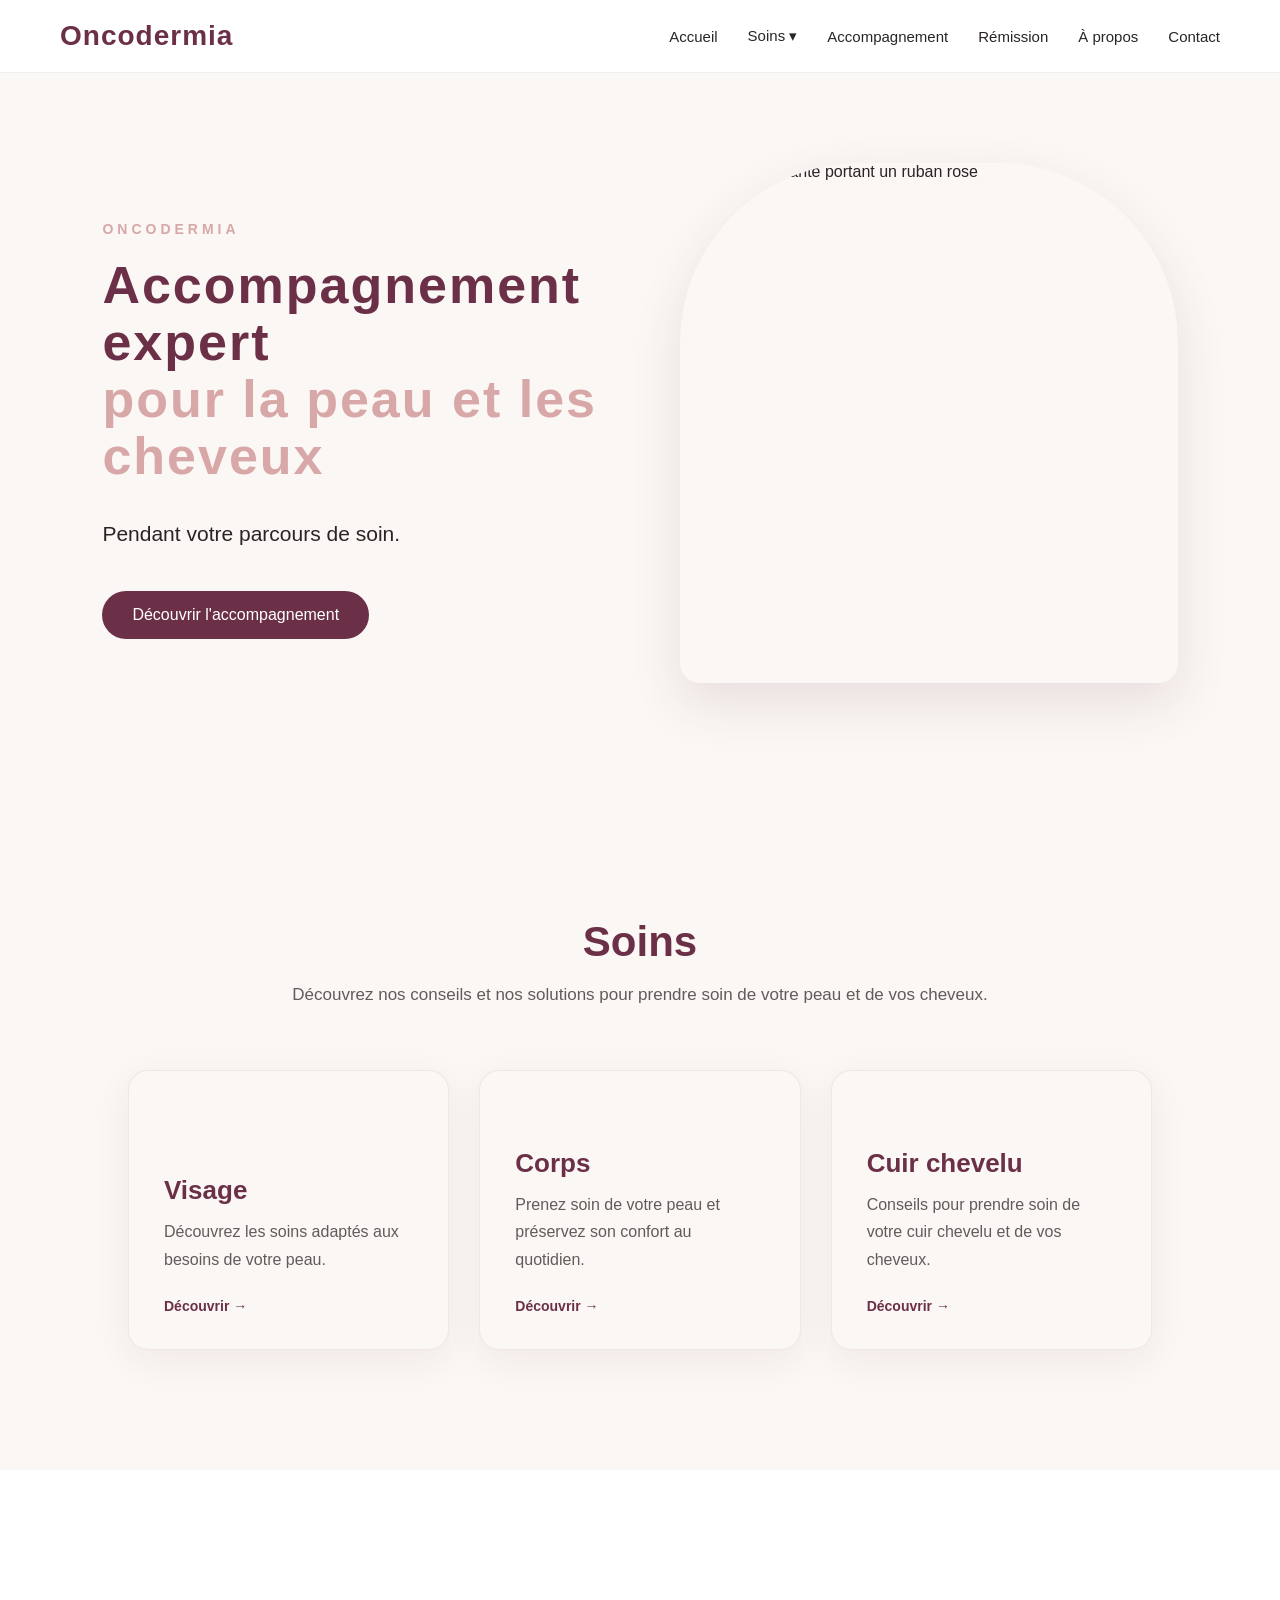
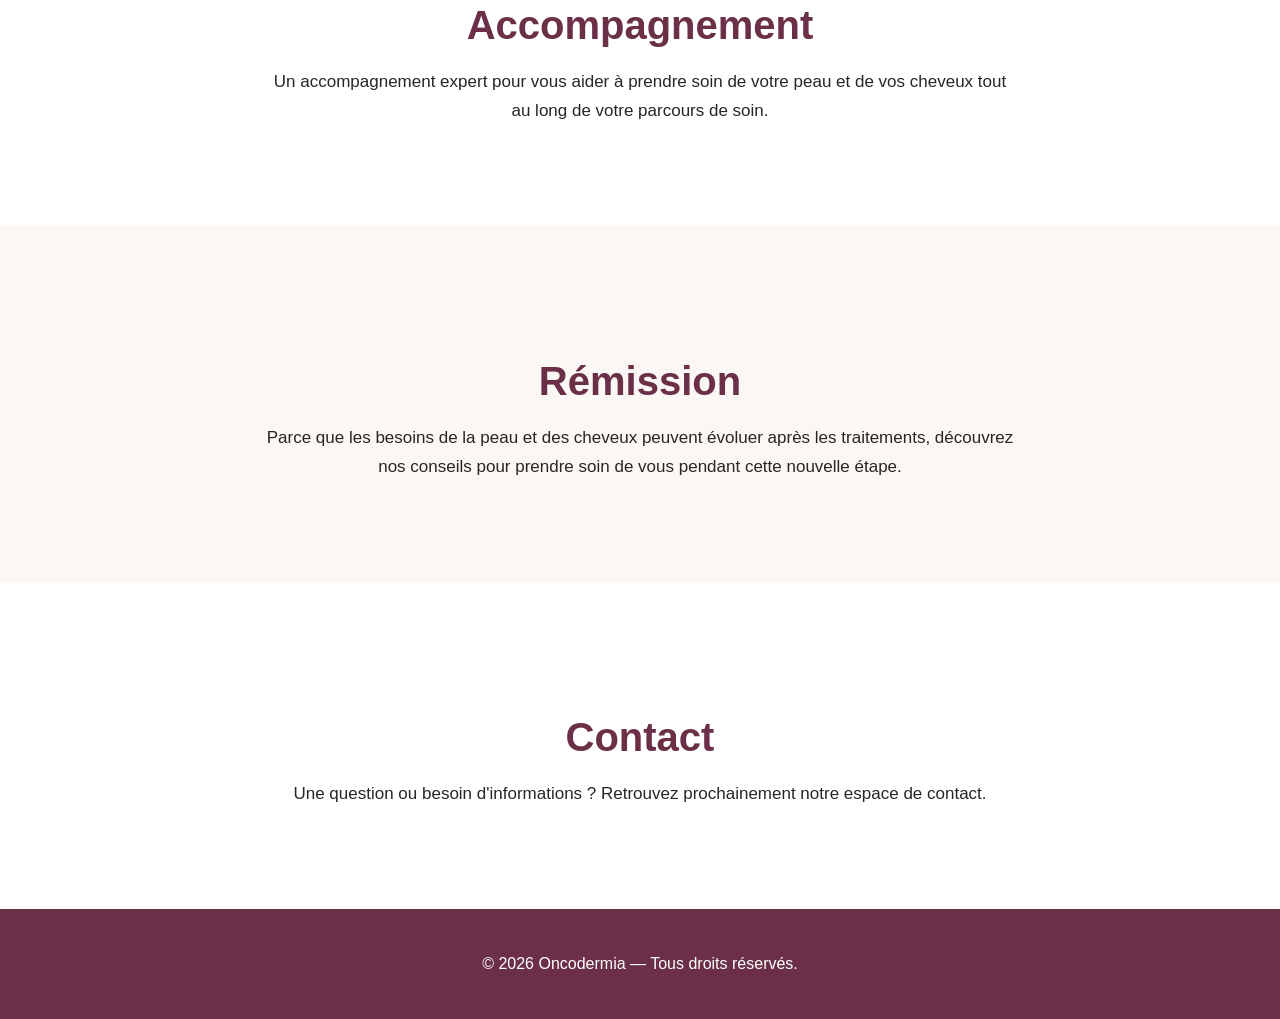
==== index.html @ cf2b16d9 "Add files via upload" ====
<!DOCTYPE html>
<html lang="fr">

<head>
    <meta charset="UTF-8">
    <meta name="viewport" content="width=device-width, initial-scale=1.0">

    <title>Oncodermia | Accompagnement expert de la peau et des cheveux</title>

    <link rel="stylesheet" href="style.css">
</head>

<body>

    <!-- EN-TÊTE -->
<header>

    <div class="logo">
        <a href="index.html">
    Oncodermia
</a>
    </div>

    <!-- BOUTON MENU MOBILE -->
    <button
        class="menu-mobile"
        id="menu-mobile"
        aria-label="Ouvrir le menu"
        aria-expanded="false"
        aria-controls="navigation-principale"
    >
        <span></span>
        <span></span>
        <span></span>
    </button>

   <nav id="navigation-principale">

    <a href="index.html">
        Accueil
    </a>

    <div class="menu-deroulant">

        <a href="#soins">
            Soins ▾
        </a>

        <div class="sous-menu">

            <a href="visage.html">
                Visage
            </a>

            <a href="corps.html">
                Corps
            </a>

            <a href="cuir-chevelu.html">
                Cuir chevelu
            </a>

        </div>

    </div>

    <a href="accompagnement.html">
        Accompagnement
    </a>

    <a href="remission.html">
        Rémission
    </a>

    <a href="a-propos.html">
        À propos
    </a>

    <a href="contact.html">
        Contact
    </a>

</nav>

</header>

    <!-- CONTENU -->

    <main>

        <!-- ACCUEIL -->

        <section id="accueil" class="hero">

            <div class="hero-content">

                <p class="hero-sur-titre">
                    ONCODERMIA
                </p>

                <h1>
                    Accompagnement expert
                    <span>pour la peau et les cheveux</span>
                </h1>

                <p class="accroche">
                    Pendant votre parcours de soin.
                </p>

                <a href="accompagnement.html" class="bouton">
    Découvrir l'accompagnement
</a>

            </div>


            <div class="hero-image">

                <img 
                    src="Images/femme-oncodermia.webp"
                    alt="Femme souriante portant un ruban rose"
                >

            </div>

        </section>


       <!-- SOINS -->

<section id="soins" class="section">

    <h2>Soins</h2>

    <p>
        Découvrez nos conseils et nos solutions pour prendre
        soin de votre peau et de vos cheveux.
    </p>

    <div class="cartes">

        <!-- VISAGE -->

        <a href="visage.html" class="carte">

            <h3>Visage</h3>

            <p>
                Découvrez les soins adaptés aux besoins
                de votre peau.
            </p>

            <span class="lien-carte">
                Découvrir →
            </span>

        </a>


        <!-- CORPS -->

        <a href="corps.html" class="carte">

            <h3>Corps</h3>

            <p>
                Prenez soin de votre peau et préservez
                son confort au quotidien.
            </p>

            <span class="lien-carte">
                Découvrir →
            </span>

        </a>


        <!-- CUIR CHEVELU -->

        <a href="cuir-chevelu.html" class="carte">

            <h3>Cuir chevelu</h3>

            <p>
                Conseils pour prendre soin de votre cuir chevelu
                et de vos cheveux.
            </p>

            <span class="lien-carte">
                Découvrir →
            </span>

        </a>

    </div>

</section>

        <!-- ACCOMPAGNEMENT -->

        <section id="accompagnement" class="section section-speciale">

            <h2>Accompagnement</h2>

            <p>
                Un accompagnement expert pour vous aider à prendre soin
                de votre peau et de vos cheveux tout au long de votre
                parcours de soin.
            </p>

        </section>


        <!-- RÉMISSION -->

        <section id="remission" class="section">

            <h2>Rémission</h2>

            <p>
                Parce que les besoins de la peau et des cheveux peuvent
                évoluer après les traitements, découvrez nos conseils
                pour prendre soin de vous pendant cette nouvelle étape.
            </p>

        </section>


        <!-- CONTACT -->

        <section id="contact" class="section">

            <h2>Contact</h2>

            <p>
                Une question ou besoin d'informations ?
                Retrouvez prochainement notre espace de contact.
            </p>

        </section>

    </main>


    <!-- PIED DE PAGE -->

    <footer>

        <p>
            © 2026 Oncodermia — Tous droits réservés.
        </p>

 </footer>

<script src="script.js"></script>

</body>

</html>
---- style.css ----
/* =========================
   MENU
========================= */

nav {
    display: flex;
    align-items: center;
    gap: 30px;
}

nav a {
    text-decoration: none;
    color: #333;
}


/* Conteneur du menu Soins */

.menu-deroulant {
    position: relative;
}


/* Sous-menu */

.sous-menu {
    display: none;
    position: absolute;
    top: 100%;
    left: 0;

    background-color: white;

    min-width: 180px;

    padding: 10px 0;

    box-shadow: 0 5px 15px rgba(0, 0, 0, 0.1);

    z-index: 1000;
}


/* Liens du sous-menu */

.sous-menu a {
    display: block;

    padding: 10px 20px;

    white-space: nowrap;
}


/* Afficher le sous-menu au survol */

.menu-deroulant:hover .sous-menu {
    display: block;
}


/* Effet au survol des liens */

.sous-menu a:hover {
    background-color: #f5f5f5;
}
/* =========================
   IDENTITÉ VISUELLE ONCODERMIA
========================= */

:root {
    --rose-nude: #D8A7A7;
    --prune: #6B3048;
    --creme: #FAF7F4;
    --blanc: #FFFFFF;
    --texte: #292525;
}


/* =========================
   STYLE GÉNÉRAL
========================= */

* {
    box-sizing: border-box;
}

html {
    scroll-behavior: smooth;
}

body {
    margin: 0;

    background-color: var(--creme);

    color: var(--texte);

    font-family: Arial, sans-serif;
}


/* =========================
   EN-TÊTE
========================= */

header {
    display: flex;

    justify-content: space-between;
    align-items: center;

    padding: 20px 60px;

    background-color: var(--blanc);

    border-bottom: 1px solid #eee;

    position: sticky;
    top: 0;

    z-index: 1000;
}


/* =========================
   LOGO
========================= */

.logo {
    font-size: 28px;

    font-weight: bold;

    color: var(--prune);

    letter-spacing: 1px;
}


/* =========================
   MENU
========================= */

nav a {
    color: var(--texte);

    font-size: 15px;

    transition: color 0.3s ease;
}

nav a:hover {
    color: var(--prune);
}


/* =========================
   MENU DÉROULANT
========================= */

.sous-menu {
    border-radius: 8px;
}


/* =========================
   ACCUEIL
========================= */

.hero {
    min-height: 650px;

    display: flex;

    align-items: center;
    justify-content: center;

    text-align: center;

    padding: 80px 20px;

    background-color: var(--creme);
}


.hero-content {
    max-width: 800px;
}


.hero h1 {
    font-size: 64px;

    margin: 0 0 25px;

    color: var(--prune);

    letter-spacing: 2px;
}


.accroche {
    font-size: 24px;

    line-height: 1.6;

    margin-bottom: 40px;
}


/* =========================
   BOUTON
========================= */

.bouton {
    display: inline-block;

    padding: 15px 30px;

    background-color: var(--prune);

    color: var(--blanc);

    text-decoration: none;

    border-radius: 30px;

    transition: all 0.3s ease;
}


.bouton:hover {
    background-color: var(--rose-nude);

    transform: translateY(-2px);
}


/* =========================
   SECTIONS
========================= */

.section {
    padding: 100px 10%;

    text-align: center;

    background-color: var(--blanc);
}


.section:nth-child(even) {
    background-color: var(--creme);
}


.section h2 {
    font-size: 40px;

    color: var(--prune);

    margin-bottom: 20px;
}


.section p {
    max-width: 750px;

    margin: 0 auto;

    line-height: 1.7;

    font-size: 17px;
}


/* =========================
   CARTES
========================= */

.cartes {
    display: flex;

    justify-content: center;

    gap: 30px;

    margin-top: 50px;

    flex-wrap: wrap;
}


.carte {
    width: 280px;

    padding: 35px;

    background-color: var(--blanc);

    border-radius: 15px;

    box-shadow: 0 8px 30px rgba(0, 0, 0, 0.06);

    transition: transform 0.3s ease;
}


.carte:hover {
    transform: translateY(-5px);
}


.carte h3 {
    color: var(--prune);

    font-size: 22px;
}


/* =========================
   PIED DE PAGE
========================= */

footer {
    padding: 30px;

    text-align: center;

    background-color: var(--prune);

    color: var(--blanc);
}
/* =========================
   HERO ONCODERMIA
========================= */

.hero {
    min-height: 700px;

    display: flex;

    align-items: center;

    justify-content: flex-start;

    text-align: left;

    padding: 100px 10%;

    background-color: var(--creme);
}


.hero-content {
    max-width: 700px;
}


.hero-sur-titre {
    color: var(--rose-nude);

    font-size: 14px;

    font-weight: bold;

    letter-spacing: 4px;

    margin-bottom: 20px;
}


.hero h1 {
    font-size: 52px;

    line-height: 1.1;

    color: var(--prune);

    margin: 0 0 30px;
}


.hero h1 span {
    display: block;

    color: var(--rose-nude);
}


.hero .accroche {
    max-width: 600px;

    font-size: 21px;

    line-height: 1.7;

    margin: 0 0 40px;
}
/* =========================
   HERO AVEC IMAGE
========================= */

.hero {
    min-height: 700px;

    display: flex;

    align-items: center;

    justify-content: space-between;

    gap: 80px;

    padding: 90px 8%;

    background-color: var(--creme);

    overflow: hidden;
}


.hero-content {
    flex: 1;

    max-width: 600px;
}


.hero-image {
    flex: 1;

    max-width: 600px;

    position: relative;
}


.hero-image img {
    width: 100%;

    height: 520px;

    object-fit: cover;

    border-radius: 180px 180px 20px 20px;

    display: block;

    box-shadow: 0 20px 50px rgba(107, 48, 72, 0.12);
}
/* =========================
   UNIVERS DE SOINS
========================= */

#soins {
    padding-top: 110px;
    padding-bottom: 120px;
}

#soins h2 {
    font-size: 42px;
    margin-bottom: 15px;
}

#soins > p {
    color: #625b5b;
    margin-bottom: 60px;
}


/* CARTES */

#soins .cartes {
    display: grid;
    grid-template-columns: repeat(3, 1fr);

    max-width: 1100px;

    margin: 0 auto;

    gap: 30px;
}


#soins .carte {
    width: 100%;
    min-height: 280px;

    display: flex;
    flex-direction: column;

    justify-content: flex-end;
    align-items: flex-start;

    text-align: left;

    padding: 35px;

    border-radius: 20px;

    background-color: var(--creme);

    border: 1px solid rgba(107, 48, 72, 0.08);

    box-shadow: 0 10px 35px rgba(107, 48, 72, 0.07);

    cursor: pointer;

    transition:
        transform 0.3s ease,
        box-shadow 0.3s ease;
}


#soins .carte:hover {
    transform: translateY(-8px);

    box-shadow: 0 18px 45px rgba(107, 48, 72, 0.13);
}


#soins .carte h3 {
    font-size: 26px;

    margin: 0 0 12px;

    color: var(--prune);
}


#soins .carte p {
    font-size: 16px;

    margin: 0;

    color: #625b5b;
}
/* CARTES CLIQUABLES */

#soins .carte {
    text-decoration: none;
    color: inherit;
}

.lien-carte {
    margin-top: 25px;

    color: var(--prune);

    font-weight: bold;

    font-size: 14px;
}
/* =========================
   PAGE VISAGE
========================= */

.logo a {
    color: var(--prune);
    text-decoration: none;
}


/* HERO DES PAGES */

.page-hero {
    padding: 120px 10%;

    background-color: var(--creme);
}


.page-hero-contenu {
    max-width: 850px;

    margin: 0 auto;

    text-align: center;
}


.page-hero h1 {
    margin: 15px 0 30px;

    color: var(--prune);

    font-size: 52px;

    line-height: 1.15;
}


.page-hero h1 span {
    display: block;

    color: var(--rose-nude);
}


.page-hero p:not(.hero-sur-titre) {
    max-width: 700px;

    margin: 0 auto;

    color: #625b5b;

    font-size: 18px;

    line-height: 1.8;
}


/* CONTENU */

.contenu-etroit {
    max-width: 900px;

    margin: 0 auto;
}


.introduction-visage {
    padding: 100px 10%;

    background-color: var(--blanc);

    text-align: center;
}


.petit-titre {
    margin-bottom: 15px;

    color: var(--rose-nude);

    font-size: 13px;

    font-weight: bold;

    letter-spacing: 3px;
}


.introduction-visage h2,
.routine-visage h2 {
    margin: 0 0 25px;

    color: var(--prune);

    font-size: 38px;
}


.introduction-visage p:not(.petit-titre) {
    max-width: 750px;

    margin: 0 auto;

    color: #625b5b;

    font-size: 17px;

    line-height: 1.8;
}


/* ROUTINE */

.routine-visage {
    padding: 100px 10%;

    background-color: var(--creme);

    text-align: center;
}

/* =========================
   ARTICLES VISAGE
========================= */

.articles-visage {
    padding: 100px 8%;
    background-color: var(--creme);
}

.contenu-articles {
    max-width: 1100px;
    margin: 0 auto;
}

.articles-visage h2 {
    max-width: 700px;

    margin: 0 0 20px;

    color: var(--prune);

    font-size: 38px;
}

.intro-articles {
    max-width: 650px;

    margin-bottom: 50px;

    color: #625b5b;

    font-size: 17px;

    line-height: 1.7;
}


/* GRILLE */

.grille-articles {
    display: grid;

    grid-template-columns: repeat(2, 1fr);

    gap: 30px;
}


/* CARTE ARTICLE */

.carte-article {
    min-height: 350px;

    display: flex;

    padding: 40px;

    background-color: var(--blanc);

    border: 1px solid rgba(107, 48, 72, 0.08);

    border-radius: 20px;

    text-decoration: none;

    color: inherit;

    box-shadow: 0 10px 35px rgba(107, 48, 72, 0.06);

    transition: transform 0.3s ease,
                box-shadow 0.3s ease;
}

.carte-article:hover {
    transform: translateY(-7px);

    box-shadow: 0 18px 45px rgba(107, 48, 72, 0.12);
}


.contenu-carte-article {
    display: flex;

    flex-direction: column;

    align-items: flex-start;
}


.categorie-article {
    margin-bottom: 20px;

    color: var(--rose-nude);

    font-size: 12px;

    font-weight: bold;

    letter-spacing: 2px;
}


.carte-article h3 {
    margin: 0 0 20px;

    color: var(--prune);

    font-size: 25px;

    line-height: 1.35;
}


.carte-article p {
    margin: 0 0 30px;

    color: #625b5b;

    line-height: 1.7;
}


.lire-article {
    margin-top: auto;

    color: var(--prune);

    font-weight: bold;
}
/* =========================
   ARTICLE ONCODERMIA
========================= */

.article {
    background-color: var(--creme);
}


/* FIL D'ARIANE */

.fil-ariane {
    max-width: 900px;

    margin: 0 auto;

    padding: 35px 30px 0;

    font-size: 14px;

    color: #776f6f;
}

.fil-ariane a {
    color: var(--prune);

    text-decoration: none;
}

.fil-ariane span {
    margin: 0 7px;
}


/* INTRODUCTION */

.article-intro {
    max-width: 900px;

    margin: 0 auto;

    padding: 80px 30px 60px;
}

.article-intro h1 {
    max-width: 850px;

    margin: 15px 0 30px;

    color: var(--prune);

    font-size: 48px;

    line-height: 1.15;
}

.article-intro h1 span {
    color: var(--rose-nude);
}

.article-intro p {
    max-width: 780px;

    color: #514b4b;

    font-size: 17px;

    line-height: 1.8;
}

.article-chapeau {
    font-size: 19px !important;
}


/* CONTENU ARTICLE */

.article-contenu {
    max-width: 900px;

    margin: 0 auto;

    padding: 20px 30px 60px;
}

.article-contenu h2 {
    margin: 0 0 30px;

    color: var(--prune);

    font-size: 34px;

    line-height: 1.3;
}

.article-contenu h3 {
    margin: 45px 0 18px;

    color: var(--prune);

    font-size: 23px;
}

.article-contenu p,
.article-contenu li {
    color: #514b4b;

    font-size: 17px;

    line-height: 1.8;
}

.article-contenu ul {
    padding-left: 25px;
}


/* ENCADRÉ IMPORTANT */

.encadre-information {
    margin-top: 40px;

    padding: 25px 30px;

    background-color: var(--blanc);

    border-left: 4px solid var(--rose-nude);

    border-radius: 8px;
}

.encadre-information strong {
    color: var(--prune);
}

.encadre-information p {
    margin-bottom: 0;
}


/* ENCADRÉ CONSEIL */

.encadre-conseil {
    margin-top: 35px;

    padding: 25px 30px;

    background-color: #ffffff;

    border-radius: 12px;

    box-shadow: 0 8px 30px rgba(107, 48, 72, 0.06);
}

.encadre-conseil strong {
    color: var(--prune);
}

.encadre-conseil p {
    margin-bottom: 0;
}
/* =========================
   ÉTAPES DE ROUTINE
========================= */

.etape-routine {
    display: grid;

    grid-template-columns: 80px 1fr;

    gap: 30px;

    margin-top: 60px;

    padding-top: 50px;

    border-top: 1px solid rgba(107, 48, 72, 0.15);
}


.numero-etape {
    color: var(--rose-nude);

    font-size: 48px;

    font-weight: bold;

    line-height: 1;
}


.contenu-etape {
    text-align: left;
}


.type-etape {
    margin: 0 0 8px !important;

    color: var(--rose-nude) !important;

    font-size: 12px !important;

    font-weight: bold;

    letter-spacing: 2px;
}


.contenu-etape h3 {
    margin: 0 0 20px;

    color: var(--prune);

    font-size: 28px;
}


/* CONSEIL ONCODERMIA */

.conseil-oncodermia {
    margin: 30px 0;

    padding: 20px 25px;

    background-color: var(--blanc);

    border-left: 3px solid var(--rose-nude);

    border-radius: 8px;
}


.conseil-oncodermia strong {
    color: var(--prune);
}


.conseil-oncodermia p {
    margin: 5px 0 0;
}


/* =========================
   PRODUITS
========================= */

.titre-produits {
    margin: 40px 0 20px;

    color: var(--prune);

    font-size: 18px;
}


.grille-produits {
    display: grid;

    grid-template-columns: repeat(2, 1fr);

    gap: 20px;
}


.produit {
    overflow: hidden;

    background-color: var(--blanc);

    border: 1px solid rgba(107, 48, 72, 0.08);

    border-radius: 15px;
}


.image-produit {
    height: 220px;

    background-color: #f5efeb;
}


.infos-produit {
    padding: 25px;
}


.marque-produit {
    color: var(--rose-nude);

    font-size: 11px;

    font-weight: bold;

    letter-spacing: 1.5px;
}


.infos-produit h4 {
    margin: 10px 0;

    color: var(--prune);

    font-size: 18px;
}


.infos-produit p {
    margin-bottom: 20px;

    font-size: 14px;

    line-height: 1.6;
}


.lien-produit {
    color: var(--prune);

    font-size: 14px;

    font-weight: bold;

    text-decoration: none;
}
/* =========================
   CORRECTION IMAGES PRODUITS
========================= */

.grille-produits {
    display: grid;
    grid-template-columns: repeat(2, minmax(0, 1fr));
    gap: 25px;
    width: 100%;
}

.produit {
    width: 100%;
    min-width: 0;
    overflow: hidden;

    background-color: #ffffff;
    border-radius: 18px;

    border: 1px solid rgba(107, 48, 72, 0.08);

    box-shadow: 0 8px 25px rgba(107, 48, 72, 0.06);
}

.image-produit {
    width: 100%;
    height: 260px;

    display: flex;
    align-items: center;
    justify-content: center;

    padding: 30px;

    background-color: #ffffff;

    overflow: hidden;
}

.image-produit img {
    display: block;

    width: 100%;
    height: 100%;

    max-width: 300px;
    max-height: 300px;

    object-fit: contain;

    transform: scale(1.25);
}

.infos-produit {
    padding: 25px;
}
/* =========================
   MOT DE FIN ONCODERMIA
========================= */

.mot-fin-oncodermia {
    margin-top: 90px;
    padding: 60px;

    text-align: center;

    background-color: #ffffff;

    border-radius: 25px;

    box-shadow: 0 12px 40px rgba(107, 48, 72, 0.07);
}


.mot-fin-oncodermia h2 {
    margin: 10px auto 25px;

    color: var(--prune);

    font-size: 32px;
}


.texte-mot-fin {
    max-width: 680px;

    margin: 0 auto;

    color: #514b4b;

    font-size: 18px !important;

    line-height: 1.8;
}


/* CITATION */

.citation-oncodermia {
    max-width: 650px;

    margin: 45px auto 0;

    padding-top: 35px;

    border-top: 1px solid rgba(107, 48, 72, 0.15);
}


.citation-oncodermia p {
    margin: 0 0 15px;

    color: var(--prune);

    font-size: 22px !important;

    font-style: italic;

    line-height: 1.6;
}


.citation-oncodermia span {
    color: var(--rose-nude);

    font-size: 14px;

    font-weight: bold;

    letter-spacing: 1px;
}
/* =========================
   CENTRER LE 3E PRODUIT
========================= */

.grille-produits-3 .produit:last-child:nth-child(odd) {
    grid-column: 1 / -1;
    width: calc(50% - 12.5px);
    justify-self: center;
}
/* =========================
   IMAGE PRODUIT LARGE
========================= */

.image-produit img.image-produit-large {
    transform: scale(0.95);
}

/* ==================================================
   CARTE INTERACTIVE DE FRANCE
================================================== */

.carte-france-section {
    padding: 100px 30px;
    background-color: var(--creme);
}

.carte-france-section h2 {
    margin: 10px 0 20px;

    color: var(--prune);
    font-size: 40px;
    line-height: 1.2;
}

.intro-carte-france {
    max-width: 700px;

    margin-bottom: 50px;

    color: #625b5b;
    font-size: 17px;
    line-height: 1.7;
}


/* CARTE + INFORMATIONS */

.carte-france-conteneur {
    display: grid;

    grid-template-columns: 1.3fr 0.7fr;

    gap: 50px;

    align-items: start;
}


/* ZONE DE LA CARTE */

.carte-france {
    width: 100%;
    min-height: 600px;

    display: flex;
    align-items: center;
    justify-content: center;

    background-color: var(--blanc);

    border-radius: 25px;

    box-shadow: 0 10px 35px rgba(107, 48, 72, 0.06);
}


/* PANNEAU D'INFORMATIONS */

.departement-infos {
    padding: 40px;

    background-color: var(--blanc);

    border-radius: 25px;

    box-shadow: 0 10px 35px rgba(107, 48, 72, 0.08);
}

.departement-label {
    margin-bottom: 12px;

    color: var(--rose-nude);

    font-size: 12px;
    font-weight: 700;

    letter-spacing: 1.5px;
}

.departement-infos h3 {
    margin: 0 0 20px;

    color: var(--prune);

    font-size: 28px;
    line-height: 1.2;
}

.departement-infos > p:not(.departement-label) {
    color: #625b5b;

    line-height: 1.7;
}


/* FUTURES RESSOURCES */

.departement-ressources {
    margin-top: 30px;
}

.ressource-departement {
    display: block;

    margin-top: 12px;
    padding: 16px 18px;

    color: var(--prune);

    background-color: var(--creme);

    border-radius: 12px;

    text-decoration: none;

    transition: 0.25s ease;
}

.ressource-departement:hover {
    background-color: var(--rose-nude);
}
/* ==================================================
   VERSION MOBILE ONCODERMIA
================================================== */

@media (max-width: 768px) {

    /* =========================
       BASE
    ========================= */

    html,
    body {
        width: 100%;
        max-width: 100%;
        overflow-x: hidden;
    /* =========================
       ACCOMPAGNEMENT
    ========================= */

    .accompagnement-intro {
        padding: 60px 22px;
    }

    .accompagnement-intro h2 {
        font-size: 30px;
    }

    .section-ligue,
    .section-associations {
        padding: 70px 22px;
    }

    .section-ligue h2,
    .section-associations h2 {
        font-size: 31px;
    }

    .texte-section {
        margin-bottom: 35px;
    }

    .grille-aides {
        grid-template-columns: 1fr;

        gap: 18px;
        margin-top: 35px;
    }

    .carte-aide {
        padding: 28px;
    }

    .bloc-lien-accompagnement {
        margin-top: 30px;
        padding: 28px 22px;
    }

    .bloc-associations-a-venir {
        padding: 30px 25px;
    }

    .trouver-aide {
        padding: 70px 22px;
    }

    .trouver-aide h2 {
        font-size: 31px;
    }

    .rappel-accompagnement {
        padding: 40px 22px;
    }
  
  /* =========================
       CARTE DE FRANCE
    ========================= */

    .carte-france-section {
        padding: 70px 22px;
    }

    .carte-france-section h2 {
        font-size: 31px;
    }

    .intro-carte-france {
        margin-bottom: 35px;
    }

    .carte-france-conteneur {
        grid-template-columns: 1fr;

        gap: 25px;
    }

    .carte-france {
        min-height: 420px;

        border-radius: 18px;
    }

    .departement-infos {
        padding: 28px 24px;

        border-radius: 18px;
    }

    .departement-infos h3 {
        font-size: 25px;
    }
}
/* ==================================================
   PAGE ACCOMPAGNEMENT
================================================== */


/* INTRODUCTION */

.accompagnement-intro {
    padding: 90px 30px;
    background-color: var(--blanc);
}

.accompagnement-intro .contenu-etroit {
    max-width: 800px;
    margin: 0 auto;
    text-align: center;
}

.accompagnement-intro h2 {
    margin: 12px 0 25px;

    color: var(--prune);
    font-size: 38px;
    line-height: 1.2;
}

.accompagnement-intro p {
    color: #625b5b;
    font-size: 17px;
    line-height: 1.8;
}


/* =========================
   LIGUE CONTRE LE CANCER
========================= */

.section-ligue {
    padding: 100px 30px;
    background-color: var(--creme);
}

.contenu-accompagnement {
    max-width: 1100px;
    margin: 0 auto;
}

.section-ligue h2,
.section-associations h2 {
    margin: 10px 0 20px;

    color: var(--prune);
    font-size: 40px;
    line-height: 1.2;
}

.texte-section {
    max-width: 750px;

    margin-bottom: 50px;

    color: #625b5b;
    font-size: 17px;
    line-height: 1.7;
}


/* CARTES DES AIDES */

.grille-aides {
    display: grid;
    grid-template-columns: repeat(2, 1fr);

    gap: 25px;

    margin-top: 45px;
}

.carte-aide {
    padding: 35px;

    background-color: var(--blanc);

    border: 1px solid rgba(107, 48, 72, 0.08);
    border-radius: 20px;

    box-shadow: 0 10px 30px rgba(107, 48, 72, 0.06);

    transition: transform 0.3s ease,
                box-shadow 0.3s ease;
}

.carte-aide:hover {
    transform: translateY(-5px);

    box-shadow: 0 15px 35px rgba(107, 48, 72, 0.10);
}

.icone-aide {
    display: block;

    margin-bottom: 20px;

    font-size: 30px;
}

.carte-aide h3 {
    margin-bottom: 15px;

    color: var(--prune);
    font-size: 23px;
}

.carte-aide p {
    margin: 0;

    color: #625b5b;
    line-height: 1.7;
}


/* BOUTON LIGUE */

.bloc-lien-accompagnement {
    margin-top: 50px;
    padding: 35px;

    text-align: center;

    background-color: var(--blanc);

    border-radius: 20px;
}

.bloc-lien-accompagnement p {
    margin: 0 0 25px;

    color: #625b5b;
}


/* =========================
   ASSOCIATIONS
========================= */

.section-associations {
    padding: 100px 30px;

    background-color: var(--blanc);
}

.bloc-associations-a-venir {
    margin-top: 40px;
    padding: 40px;

    background-color: var(--creme);

    border-left: 4px solid var(--rose-nude);
    border-radius: 0 18px 18px 0;
}

.bloc-associations-a-venir p {
    margin: 0;

    color: #625b5b;
    font-size: 17px;
    line-height: 1.8;
}


/* =========================
   TROUVER UNE AIDE
========================= */

.trouver-aide {
    padding: 100px 30px;

    background-color: var(--prune);
}

.bloc-trouver-aide {
    max-width: 750px;

    margin: 0 auto;

    text-align: center;
}

.trouver-aide .petit-titre {
    color: var(--rose-nude);
}

.trouver-aide h2 {
    margin: 12px 0 25px;

    color: var(--blanc);
    font-size: 40px;
    line-height: 1.2;
}

.trouver-aide p {
    margin-bottom: 35px;

    color: rgba(255, 255, 255, 0.85);
    font-size: 17px;
    line-height: 1.8;
}

.trouver-aide .bouton {
    background-color: var(--rose-nude);
    color: var(--prune);
}

.trouver-aide .bouton:hover {
    background-color: var(--blanc);
}


/* =========================
   RAPPEL
========================= */

.rappel-accompagnement {
    padding: 50px 30px;

    background-color: var(--creme);
}

.rappel-accompagnement .contenu-etroit {
    max-width: 850px;

    margin: 0 auto;

    text-align: center;
}

.rappel-accompagnement p {
    margin: 0;

    color: #625b5b;
    font-size: 14px;
    line-height: 1.7;
}

.rappel-accompagnement strong {
    color: var(--prune);
}

    /* =========================
       HEADER + MENU MOBILE
    ========================= */

    header {
        padding: 18px 22px;
        position: sticky;
        top: 0;
    }

    .logo {
        font-size: 22px;
    }

    .menu-mobile {
        display: flex;

        width: 36px;
        height: 30px;
        padding: 4px;

        flex-direction: column;
        justify-content: space-between;

        background: none;
        border: none;

        cursor: pointer;
    }

    .menu-mobile span {
        display: block;

        width: 100%;
        height: 2px;

        background-color: var(--prune);
        border-radius: 5px;

        transition: 0.3s ease;
    }

    header nav {
        display: none;

        position: absolute;
        top: 100%;
        left: 0;

        width: 100%;

        padding: 20px 22px 25px;

        background-color: var(--blanc);

        border-top: 1px solid #eee;

        box-shadow: 0 12px 25px rgba(107, 48, 72, 0.08);
    }

    header nav.menu-ouvert {
        display: flex;

        flex-direction: column;
        align-items: stretch;

        gap: 0;
    }

    header nav > a,
    header nav .menu-deroulant > a {
        display: block;

        padding: 13px 0;

        color: var(--prune);
        font-size: 15px;

        border-bottom: 1px solid rgba(107, 48, 72, 0.08);
    }

    header nav .sous-menu {
        display: block;

        position: static;

        min-width: 0;

        padding: 0 0 5px 18px;

        background: transparent;
        box-shadow: none;
    }

    header nav .sous-menu a {
        padding: 9px 0;

        color: #625b5b;
        font-size: 14px;
    }


    /* =========================
       ACCUEIL - HERO
    ========================= */

    .hero {
        display: block;

        width: 100%;
        max-width: 100%;

        min-height: 0;
        height: auto;

        padding: 70px 28px 20px;

        overflow: hidden;
    }

    .hero-content {
        width: 100%;
        max-width: none;
    }

    .hero-sur-titre {
        margin-bottom: 22px;

        font-size: 13px;
    }

    .hero h1 {
        width: 100%;
        max-width: none;

        margin: 0 0 30px;

        font-size: 38px;
        line-height: 1.12;
        letter-spacing: 0;

        overflow-wrap: break-word;
    }

    .hero h1 span {
        display: block;
    }

    .hero .accroche {
        width: 100%;
        max-width: none;

        margin: 0 0 38px;

        font-size: 18px;
        line-height: 1.5;
    }

    .hero .bouton {
        display: inline-block;

        max-width: 100%;

        padding: 14px 25px;

        font-size: 14px;
        text-align: center;
    }


    /* PHOTO ACCUEIL */

    .hero-image {
        display: block;

        width: 100%;
        max-width: 320px;

        margin: 40px auto 0;
    }

    .hero-image img {
        width: 100%;
        height: 380px;

        object-fit: cover;
        object-position: center;

        border-radius: 150px 150px 20px 20px;
    }


    /* =========================
       ACCUEIL - SOINS
    ========================= */

    #soins {
        padding: 35px 22px 70px;
    }

    #soins h2 {
        font-size: 36px;
    }

    #soins > p {
        margin-bottom: 40px;

        font-size: 16px;
    }

    #soins .cartes {
        display: grid;

        grid-template-columns: 1fr;

        width: 100%;
        max-width: 100%;

        gap: 20px;

        margin: 0 auto;
    }

    #soins .carte {
        width: 100%;
        max-width: 100%;

        min-height: 210px;

        padding: 28px;
    }


    /* =========================
       PAGE VISAGE - HERO
    ========================= */

    .page-hero {
        padding: 70px 22px;
    }

    .page-hero h1 {
        font-size: 36px;
    }


    /* =========================
       PAGE VISAGE - INTRO
    ========================= */

    .introduction-visage {
        padding: 70px 22px;
    }

    .introduction-visage h2 {
        font-size: 30px;
    }


    /* =========================
       PAGE VISAGE - ARTICLES
    ========================= */

    .articles-visage {
        padding: 70px 22px;
    }

    .articles-visage h2 {
        font-size: 30px;
    }

    .articles-visage .contenu-articles .grille-articles {
        display: grid;

        grid-template-columns: minmax(0, 1fr);

        width: 100%;
        max-width: 100%;

        gap: 20px;
    }

    .articles-visage .grille-articles .carte-article {
        width: 100%;
        max-width: 100%;
        min-width: 0;

        min-height: auto;

        padding: 30px;
    }

    .carte-article h3 {
        font-size: 23px;
    }


    /* =========================
       ARTICLE
    ========================= */

    .article-intro {
        padding: 50px 20px 35px;
    }

    .article-intro h1 {
        font-size: 34px;
    }

    .article-contenu {
        padding: 20px 20px 50px;
    }

    .article-contenu h2 {
        font-size: 28px;
    }


    /* =========================
       ÉTAPES DE ROUTINE
    ========================= */

    .etape-routine {
        grid-template-columns: 1fr;

        gap: 15px;

        margin-top: 45px;
        padding-top: 35px;
    }

    .numero-etape {
        font-size: 38px;
    }

    .contenu-etape h3 {
        font-size: 25px;
    }


    /* =========================
       PRODUITS
    ========================= */

    .grille-produits,
    .grille-produits-3 {
        grid-template-columns: 1fr;
    }

    .grille-produits-3 .produit:last-child:nth-child(odd) {
        grid-column: auto;

        width: 100%;

        justify-self: stretch;
    }

    .image-produit {
        height: 260px;
    }


    /* =========================
       MOT DE FIN
    ========================= */

    .mot-fin-oncodermia {
        margin-top: 60px;

        padding: 40px 25px;
    }

    .mot-fin-oncodermia h2 {
        font-size: 27px;
    }

    .citation-oncodermia p {
        font-size: 19px !important;
    }

}


/* ==================================================
   BOUTON MOBILE CACHÉ SUR ORDINATEUR
================================================== */

@media (min-width: 769px) {

    .menu-mobile {
        display: none;
    }

}/* ==================================================
   CORRECTION CARTE FRANCE
================================================== */

#carte-france svg {
    width: 90%;
    max-width: 650px;
    height: auto;
    display: block;
    margin: 0 auto;
}

#carte-france svg path.departement {
    fill: #F1DEDE !important;
    stroke: #FFFFFF !important;
    stroke-width: 1.5px !important;

    cursor: pointer;

    transition: fill 0.2s ease;
}

#carte-france svg path.departement:hover {
    fill: #D8A7A7 !important;
}

#carte-france svg path.departement.departement-actif {
    fill: #6B3048 !important;
}
/* ==================================================
   RESSOURCES - CARTE FRANCE
================================================== */

.bloc-ressource-carte {
    display: flex;
    gap: 16px;
    margin-top: 18px;
    padding: 20px;
    background-color: var(--creme);
    border-radius: 15px;
}

.icone-ressource-carte {
    flex-shrink: 0;
    font-size: 25px;
}

.bloc-ressource-carte h4 {
    margin: 0 0 8px;
    color: var(--prune);
    font-size: 17px;
}

.bloc-ressource-carte p {
    margin: 0 0 10px;
    color: #625b5b;
    font-size: 14px;
    line-height: 1.6;
}

.bloc-ressource-carte a {
    color: var(--prune);
    font-size: 14px;
    font-weight: 600;
    text-decoration: none;
}

.bloc-ressource-carte a:hover {
    text-decoration: underline;
}

.mention-disponibilite {
    color: var(--rose-nude);
    font-size: 12px;
    font-weight: 600;
    text-transform: uppercase;
    letter-spacing: 0.5px;
}
/* ==================================================
   CARTES ASSOCIATIONS
================================================== */

.grille-associations {
    display: grid;
    grid-template-columns: repeat(2, 1fr);
    gap: 25px;
    margin-top: 45px;
}

.carte-association {
    display: flex;
    flex-direction: column;
    padding: 35px;
    background-color: var(--creme);
    border: 1px solid rgba(107, 48, 72, 0.08);
    border-radius: 20px;
    box-shadow: 0 10px 30px rgba(107, 48, 72, 0.06);
    transition:
        transform 0.3s ease,
        box-shadow 0.3s ease;
}

.carte-association:hover {
    transform: translateY(-5px);
    box-shadow: 0 15px 35px rgba(107, 48, 72, 0.10);
}


/* Haut de la carte */

.haut-carte-association {
    display: flex;
    align-items: center;
    justify-content: space-between;
    gap: 15px;
    margin-bottom: 22px;
}

.icone-association {
    font-size: 30px;
}

.badge-association {
    padding: 7px 12px;
    color: var(--prune);
    background-color: #F1DEDE;
    border-radius: 30px;
    font-size: 11px;
    font-weight: 700;
    letter-spacing: 0.8px;
}


/* Texte */

.carte-association h3 {
    margin: 0 0 15px;
    color: var(--prune);
    font-size: 24px;
}

.carte-association > p {
    margin: 0 0 22px;
    color: #625b5b;
    line-height: 1.7;
}


/* Petites catégories */

.tags-association {
    display: flex;
    flex-wrap: wrap;
    gap: 8px;
    margin-bottom: 25px;
}

.tags-association span {
    padding: 7px 11px;
    color: #625b5b;
    background-color: var(--blanc);
    border: 1px solid rgba(107, 48, 72, 0.10);
    border-radius: 30px;
    font-size: 12px;
}


/* Lien */

.lien-association {
    display: inline-block;
    margin-top: auto;
    color: var(--prune);
    font-size: 14px;
    font-weight: 700;
    text-decoration: none;
}

.lien-association:hover {
    text-decoration: underline;
}


/* Carte associations locales */

.carte-association-locale {
    background-color: #F7EEEE;
}


/* Note sous les cartes */

.note-associations {
    margin-top: 40px;
    padding: 28px 32px;
    background-color: var(--creme);
    border-left: 4px solid var(--rose-nude);
    border-radius: 0 16px 16px 0;
}

.note-associations p {
    margin: 0;
    color: #625b5b;
    line-height: 1.7;
}

.note-associations strong {
    color: var(--prune);
}


/* ==================================================
   ASSOCIATIONS - MOBILE
================================================== */

@media (max-width: 768px) {

    .grille-associations {
        grid-template-columns: 1fr;
        gap: 18px;
        margin-top: 35px;
    }

    .carte-association {
        padding: 28px 24px;
    }

    .carte-association h3 {
        font-size: 22px;
    }

    .note-associations {
        margin-top: 30px;
        padding: 25px 22px;
    }

}
/* ==================================================
   ASSOCIATIONS LOCALES - CARTE FRANCE
================================================== */

.titre-associations-locales,
.aucune-association-locale {
    display: flex;
    gap: 16px;
    margin-top: 28px;
    padding-top: 25px;
    border-top: 1px solid rgba(107, 48, 72, 0.12);
}

.titre-associations-locales > span,
.aucune-association-locale > span {
    flex-shrink: 0;
    font-size: 23px;
}

.titre-associations-locales h4,
.aucune-association-locale h4 {
    margin: 0 0 7px;
    color: var(--prune);
    font-size: 18px;
}

.titre-associations-locales p,
.aucune-association-locale p {
    margin: 0;
    color: #625b5b;
    font-size: 14px;
    line-height: 1.6;
}

.aucune-association-locale small {
    display: block;
    margin-top: 10px;
    color: var(--rose-nude);
    font-size: 12px;
    font-weight: 600;
}


/* Carte d'une association locale */

.association-locale-carte {
    margin-top: 18px;
    padding: 22px;
    background-color: #F7EEEE;
    border: 1px solid rgba(107, 48, 72, 0.08);
    border-radius: 15px;
}

.type-association-locale {
    display: inline-block;
    margin-bottom: 10px;
    padding: 5px 9px;
    color: var(--prune);
    background-color: var(--blanc);
    border-radius: 20px;
    font-size: 10px;
    font-weight: 700;
    text-transform: uppercase;
    letter-spacing: 0.6px;
}

.association-locale-carte h5 {
    margin: 0 0 10px;
    color: var(--prune);
    font-size: 18px;
}

.association-locale-carte p {
    margin: 0 0 15px;
    color: #625b5b;
    font-size: 14px;
    line-height: 1.6;
}


/* Tags */

.services-association-locale {
    display: flex;
    flex-wrap: wrap;
    gap: 7px;
    margin-bottom: 16px;
}

.tag-ressource-locale {
    padding: 6px 9px;
    color: #625b5b;
    background-color: var(--blanc);
    border-radius: 20px;
    font-size: 11px;
}


/* Lien */

.association-locale-carte a {
    color: var(--prune);
    font-size: 13px;
    font-weight: 700;
    text-decoration: none;
}

.association-locale-carte a:hover {
    text-decoration: underline;
}
/* ==================================================
   SECTION LIGUE CONTRE LE CANCER
================================================== */

.section-ligue {
    padding: 100px 30px;
    background-color: var(--creme);
}

.section-ligue .contenu-accompagnement {
    max-width: 1100px;
    margin: 0 auto;
}

.section-ligue h2 {
    margin: 10px 0 20px;
    color: var(--prune);
    font-size: 40px;
    line-height: 1.2;
}

.section-ligue .texte-section {
    max-width: 760px;
    margin-bottom: 45px;
    color: #625b5b;
    font-size: 17px;
    line-height: 1.7;
}


/* Les 4 services */

.section-ligue .grille-aides {
    display: grid;
    grid-template-columns: repeat(2, 1fr);
    gap: 24px;
    margin-top: 40px;
}

.section-ligue .carte-aide {
    padding: 32px;
    background-color: var(--blanc);
    border: 1px solid rgba(107, 48, 72, 0.08);
    border-radius: 20px;
    box-shadow: 0 10px 30px rgba(107, 48, 72, 0.06);

    transition:
        transform 0.3s ease,
        box-shadow 0.3s ease;
}

.section-ligue .carte-aide:hover {
    transform: translateY(-4px);
    box-shadow: 0 15px 35px rgba(107, 48, 72, 0.10);
}

.section-ligue .icone-aide {
    display: block;
    margin-bottom: 18px;
    font-size: 30px;
}

.section-ligue .carte-aide h3 {
    margin: 0 0 12px;
    color: var(--prune);
    font-size: 21px;
}

.section-ligue .carte-aide p {
    margin: 0;
    color: #625b5b;
    font-size: 15px;
    line-height: 1.7;
}


/* Bloc avec le bouton */

.section-ligue .bloc-lien-accompagnement {
    margin-top: 35px;
    padding: 30px;
    text-align: center;
    background-color: var(--blanc);
    border-radius: 20px;
}

.section-ligue .bloc-lien-accompagnement p {
    margin: 0 0 22px;
    color: #625b5b;
    line-height: 1.6;
}

.section-ligue .bloc-lien-accompagnement .bouton {
    display: inline-block;
    padding: 14px 25px;
    color: var(--blanc);
    background-color: var(--prune);
    border-radius: 30px;
    text-decoration: none;
    font-weight: 600;

    transition:
        transform 0.2s ease,
        background-color 0.2s ease;
}

.section-ligue .bloc-lien-accompagnement .bouton:hover {
    transform: translateY(-2px);
    background-color: #57263a;
}


/* ==================================================
   SECTION LIGUE - MOBILE
================================================== */

@media (max-width: 768px) {

    .section-ligue {
        padding: 70px 22px;
    }

    .section-ligue h2 {
        font-size: 31px;
    }

    .section-ligue .grille-aides {
        grid-template-columns: 1fr;
        gap: 18px;
        margin-top: 30px;
    }

    .section-ligue .carte-aide {
        padding: 26px 24px;
    }

    .section-ligue .bloc-lien-accompagnement {
        padding: 26px 20px;
    }
}
/* ==================================================
   BOUTONS OUTRE-MER
================================================== */

.boutons-outremer {
    display: flex;
    flex-wrap: wrap;
    gap: 10px;

    margin: -20px 0 35px;
}

.bouton-outremer {
    padding: 10px 17px;

    color: var(--prune);
    background-color: var(--blanc);

    border: 1px solid rgba(107, 48, 72, 0.15);
    border-radius: 30px;

    font-family: inherit;
    font-size: 13px;
    font-weight: 600;

    cursor: pointer;

    transition:
        background-color 0.2s ease,
        color 0.2s ease,
        transform 0.2s ease;
}

.bouton-outremer:hover {
    background-color: var(--rose-nude);
    transform: translateY(-2px);
}

.bouton-outremer.bouton-outremer-actif {
    color: var(--blanc);
    background-color: var(--prune);
    border-color: var(--prune);
}


/* MOBILE */

@media (max-width: 768px) {

    .boutons-outremer {
        margin: -10px 0 30px;
        gap: 8px;
    }

    .bouton-outremer {
        padding: 9px 13px;
        font-size: 12px;
    }

}
/* ==================================================
   FINITIONS PAGE ACCOMPAGNEMENT
   Largeurs + espacements
================================================== */


/* Même largeur élégante pour les grandes sections */

.section-associations .contenu-accompagnement,
.carte-france-section .contenu-accompagnement {
    width: 100%;
    max-width: 1100px;
    margin-left: auto;
    margin-right: auto;
}


/* Associations : un peu moins d'espace vertical */

.section-associations {
    padding-top: 80px;
    padding-bottom: 80px;
}


/* Carte : rapproche légèrement la section */

.carte-france-section {
    padding-top: 80px;
    padding-bottom: 80px;
}


/* Réduit l'espace sous le texte d'introduction de la carte */

.carte-france-section .intro-carte-france {
    margin-bottom: 30px;
}


/* Les boutons Outre-mer ne remontent plus sur le texte */

.carte-france-section .boutons-outremer {
    margin: 0 0 30px;
}


/* Harmonise légèrement les cartes d'associations */

.section-associations .grille-associations {
    gap: 24px;
    margin-top: 40px;
}


/* Note sous les associations plus compacte */

.section-associations .note-associations {
    margin-top: 32px;
}


/* MOBILE */

@media (max-width: 768px) {

    .section-associations,
    .carte-france-section {
        padding-top: 60px;
        padding-bottom: 60px;
    }

    .section-associations .contenu-accompagnement,
    .carte-france-section .contenu-accompagnement {
        width: 100%;
    }

}/* ==================================================
   FINITIONS CARTE DE FRANCE
================================================== */


/* Meilleur équilibre entre la carte et le panneau */

.carte-france-conteneur {
    grid-template-columns: minmax(0, 1.15fr) minmax(330px, 0.85fr);
    gap: 32px;
    align-items: start;
}


/* Carte légèrement plus compacte */

.carte-france {
    min-height: 510px;
    padding: 20px;

    border: 1px solid rgba(107, 48, 72, 0.06);

    box-shadow:
        0 12px 35px rgba(107, 48, 72, 0.06);
}


/* Taille réelle du dessin de la France */

#carte-france svg {
    width: 84%;
    max-width: 560px;
    height: auto;

    display: block;
    margin: 0 auto;
}


/* ==================================================
   PANNEAU DU DÉPARTEMENT
================================================== */

.departement-infos {
    position: relative;

    min-height: 280px;

    padding: 38px 34px;

    overflow: hidden;

    border: 1px solid rgba(107, 48, 72, 0.08);

    box-shadow:
        0 12px 35px rgba(107, 48, 72, 0.07);
}


/* Petite ligne rose en haut du panneau */

.departement-infos::before {
    content: "";

    position: absolute;

    top: 0;
    left: 0;

    width: 100%;
    height: 5px;

    background-color: var(--rose-nude);
}


/* Petit titre */

.departement-label {
    margin-top: 5px;
    margin-bottom: 14px;

    font-size: 11px;
    font-weight: 700;

    letter-spacing: 2px;
}


/* Nom du département */

.departement-infos h3 {
    margin-bottom: 18px;

    font-size: 27px;
    line-height: 1.25;
}


/* Texte d'introduction */

.departement-infos > p:not(.departement-label) {
    margin-bottom: 0;

    font-size: 15px;
    line-height: 1.7;
}


/* ==================================================
   RESSOURCES DANS LE PANNEAU
================================================== */

.departement-ressources {
    margin-top: 26px;
}


/* Petites cartes classiques */

.ressource-departement {
    margin-top: 12px;
    padding: 15px 17px;

    border: 1px solid rgba(107, 48, 72, 0.07);

    transition:
        transform 0.2s ease,
        background-color 0.2s ease;
}


.ressource-departement:hover {
    transform: translateY(-2px);
}


/* Associations locales */

.association-locale-carte {
    margin-top: 16px;
    padding: 20px;

    border-radius: 16px;

    box-shadow:
        0 5px 18px rgba(107, 48, 72, 0.04);

    transition:
        transform 0.2s ease,
        box-shadow 0.2s ease;
}


.association-locale-carte:hover {
    transform: translateY(-2px);

    box-shadow:
        0 9px 25px rgba(107, 48, 72, 0.08);
}


/* ==================================================
   MOBILE
================================================== */

@media (max-width: 768px) {

    .carte-france-conteneur {
        grid-template-columns: 1fr;
        gap: 24px;
    }


    .carte-france {
        min-height: 380px;
        padding: 15px;
    }


    #carte-france svg {
        width: 100%;
        max-width: 430px;
    }


    .departement-infos {
        min-height: auto;

        padding: 30px 24px;
    }


    .departement-infos h3 {
        font-size: 24px;
    }

}
/* ==================================================
   CORRECTION BAS PAGE ACCOMPAGNEMENT
================================================== */

body .trouver-aide {
    width: 100%;
    padding: 70px 30px !important;
    background-color: var(--prune) !important;
}

body .trouver-aide .bloc-trouver-aide {
    width: 100%;
    max-width: 720px;
    margin: 0 auto !important;
    text-align: center !important;
}

body .trouver-aide .petit-titre {
    margin: 0 0 15px;
    color: var(--rose-nude) !important;
}

body .trouver-aide h2 {
    max-width: 650px;
    margin: 0 auto 20px !important;

    color: var(--blanc) !important;

    font-size: 36px;
    line-height: 1.25;
}

body .trouver-aide p:not(.petit-titre) {
    max-width: 650px;

    margin: 0 auto 30px !important;

    color: rgba(255, 255, 255, 0.85) !important;

    font-size: 16px;
    line-height: 1.7;
}

body .trouver-aide .bouton {
    display: inline-block;

    padding: 13px 27px;

    color: var(--prune) !important;
    background-color: var(--blanc) !important;

    border-radius: 30px;
}

body .trouver-aide .bouton:hover {
    background-color: var(--rose-nude) !important;
}


/* ==================================================
   À SAVOIR
================================================== */

body .rappel-accompagnement {
    width: 100%;

    padding: 35px 30px 50px !important;

    background-color: var(--creme) !important;
}

body .rappel-accompagnement .contenu-etroit {
    position: relative;

    width: 100%;
    max-width: 800px;

    margin: 0 auto !important;

    padding: 24px 30px 24px 65px !important;

    text-align: left !important;

    background-color: var(--blanc);

    border: 1px solid rgba(107, 48, 72, 0.08);
    border-left: 4px solid var(--rose-nude);

    border-radius: 16px;

    box-shadow: 0 8px 25px rgba(107, 48, 72, 0.05);
}

body .rappel-accompagnement .contenu-etroit::before {
    content: "i";

    position: absolute;

    top: 23px;
    left: 25px;

    width: 26px;
    height: 26px;

    display: flex;
    align-items: center;
    justify-content: center;

    color: white;
    background-color: var(--rose-nude);

    border-radius: 50%;

    font-size: 14px;
    font-weight: bold;
}

body .rappel-accompagnement p {
    margin: 0 !important;

    color: #625b5b;

    font-size: 14px;
    line-height: 1.7;
}

body .rappel-accompagnement strong {
    color: var(--prune);
}


/* MOBILE */

@media (max-width: 768px) {

    body .trouver-aide {
        padding: 55px 22px !important;
    }

    body .trouver-aide h2 {
        font-size: 29px;
    }

    body .rappel-accompagnement {
        padding: 25px 22px 40px !important;
    }

    body .rappel-accompagnement .contenu-etroit {
        padding: 55px 22px 24px !important;
    }

    body .rappel-accompagnement .contenu-etroit::before {
        top: 18px;
        left: 22px;
    }

}/* ==================================================
   FINITIONS HAUT PAGE ACCOMPAGNEMENT
================================================== */


/* HERO : un peu moins haut */

.accompagnement-hero {
    padding-top: 90px;
    padding-bottom: 90px;
}


/* Introduction : rapproche les sections */

.accompagnement-intro {
    padding-top: 65px;
    padding-bottom: 70px;
}


/* Ligue : moins d'espace inutile */

.section-ligue {
    padding-top: 80px;
    padding-bottom: 80px;
}


/* Titres légèrement mieux espacés */

.accompagnement-intro h2,
.section-ligue h2,
.section-associations h2,
.carte-france-section h2 {
    margin-top: 8px;
}


/* Texte de la Ligue un peu plus proche des cartes */

.section-ligue .texte-section {
    margin-bottom: 35px;
}

.section-ligue .grille-aides {
    margin-top: 35px;
}


/* Harmonisation entre Ligue et Associations */

.section-ligue .bloc-lien-accompagnement {
    margin-top: 30px;
}

.section-associations {
    padding-top: 75px;
}


/* ==================================================
   MOBILE
================================================== */

@media (max-width: 768px) {

    .accompagnement-hero {
        padding-top: 70px;
        padding-bottom: 70px;
    }

    .accompagnement-intro {
        padding-top: 55px;
        padding-bottom: 55px;
    }

    .section-ligue {
        padding-top: 60px;
        padding-bottom: 60px;
    }

    .section-associations {
        padding-top: 60px;
    }

}/* ==================================================
   FINITION CARTES RESSOURCES DÉPARTEMENT
================================================== */

.ressource-departement {
    display: flex;
    align-items: flex-start;
    gap: 16px;

    width: 100%;

    margin-top: 14px;
    padding: 20px;

    background-color: #F7EEEE;

    border: 1px solid rgba(107, 48, 72, 0.08);
    border-radius: 16px;

    color: var(--texte);
}


/* Si une icône est présente */

.ressource-departement > span:first-child {
    flex-shrink: 0;

    font-size: 24px;
    line-height: 1.2;
}


/* Zone texte */

.ressource-departement h4,
.ressource-departement h5 {
    margin: 0 0 8px;

    color: var(--prune);

    font-size: 18px;
    line-height: 1.3;
}


.ressource-departement p {
    margin: 0 0 12px;

    color: #625b5b;

    font-size: 14px;
    line-height: 1.6;
}


/* Petit badge du bas */

.ressource-departement small,
.ressource-departement .badge {
    display: inline-block;

    padding: 5px 9px;

    color: var(--prune);
    background-color: var(--blanc);

    border-radius: 20px;

    font-size: 10px;
    font-weight: 700;

    letter-spacing: 0.6px;
    text-transform: uppercase;
}


/* On évite l'ancien fond rose complet au survol */

.ressource-departement:hover {
    background-color: #F3E5E5;

    transform: translateY(-2px);
}
/* ==================================================
   PROXILIGUE
================================================== */

.bloc-proxiligue {
    display: flex;
    align-items: flex-start;
    gap: 22px;

    margin: 35px 0 40px;
    padding: 28px 32px;

    background-color: #F7EEEE;

    border: 1px solid rgba(107, 48, 72, 0.08);
    border-left: 4px solid var(--rose-nude);

    border-radius: 18px;
}


.icone-proxiligue {
    flex-shrink: 0;

    width: 50px;
    height: 50px;

    display: flex;
    align-items: center;
    justify-content: center;

    background-color: var(--blanc);

    border-radius: 50%;

    font-size: 24px;
}


.contenu-proxiligue {
    flex: 1;
}


.label-proxiligue {
    margin: 0 0 8px !important;

    color: var(--rose-nude) !important;

    font-size: 11px !important;
    font-weight: 700;

    letter-spacing: 1.7px;
}


.bloc-proxiligue h3 {
    margin: 0 0 12px;

    color: var(--prune);

    font-size: 21px;
    line-height: 1.35;
}


.bloc-proxiligue p {
    margin: 0;

    color: #625b5b;

    font-size: 15px;
    line-height: 1.7;
}


.bloc-proxiligue .note-proxiligue {
    margin-top: 12px;

    font-size: 13px;
    font-style: italic;
}


@media (max-width: 768px) {

    .bloc-proxiligue {
        gap: 15px;

        padding: 24px 20px;
    }

    .icone-proxiligue {
        width: 42px;
        height: 42px;

        font-size: 20px;
    }

    .bloc-proxiligue h3 {
        font-size: 19px;
    }

}/* ==================================================
   PROXILIGUE - CONTENU CENTRÉ
================================================== */

.bloc-proxiligue {
    flex-direction: column;
    align-items: center;
    justify-content: center;

    text-align: center;
}


.icone-proxiligue {
    margin: 0 auto;
}


.contenu-proxiligue {
    width: 100%;
    max-width: 850px;

    margin: 0 auto;
}


.label-proxiligue {
    text-align: center;
}


.bloc-proxiligue h3 {
    text-align: center;
}


.bloc-proxiligue p {
    max-width: 850px;

    margin-left: auto;
    margin-right: auto;

    text-align: center;
}


.bloc-proxiligue .note-proxiligue {
    text-align: center;
}
/* ==================================================
   INTRO ACCOMPAGNEMENT - VERSION PLUS ÉLÉGANTE
================================================== */

body .accompagnement-intro {
    padding: 55px 30px 65px !important;

    background-color: var(--creme) !important;
}


body .accompagnement-intro .contenu-etroit {
    width: 100%;
    max-width: 900px;

    margin: 0 auto;

    padding: 45px 55px;

    text-align: center;

    background-color: var(--blanc);

    border: 1px solid rgba(107, 48, 72, 0.07);
    border-radius: 24px;

    box-shadow:
        0 12px 35px rgba(107, 48, 72, 0.06);
}


/* Petit titre */

body .accompagnement-intro .petit-titre {
    margin: 0 0 12px;

    color: var(--rose-nude);

    font-size: 12px;
    font-weight: 700;

    letter-spacing: 3px;
}


/* Grand titre */

body .accompagnement-intro h2 {
    max-width: 700px;

    margin: 0 auto 22px;

    color: var(--prune);

    font-size: 34px;
    line-height: 1.3;
}


/* Paragraphes */

body .accompagnement-intro p:not(.petit-titre) {
    max-width: 720px;

    margin-left: auto;
    margin-right: auto;

    color: #625b5b;

    font-size: 16px;
    line-height: 1.75;
}


body .accompagnement-intro p:not(.petit-titre) + p {
    margin-top: 14px;
}


/* Rapproche la Ligue */

body .section-ligue {
    padding-top: 65px !important;
}


/* MOBILE */

@media (max-width: 768px) {

    body .accompagnement-intro {
        padding: 40px 22px 50px !important;
    }

    body .accompagnement-intro .contenu-etroit {
        padding: 32px 24px;

        border-radius: 20px;
    }

    body .accompagnement-intro h2 {
        font-size: 28px;
    }

}
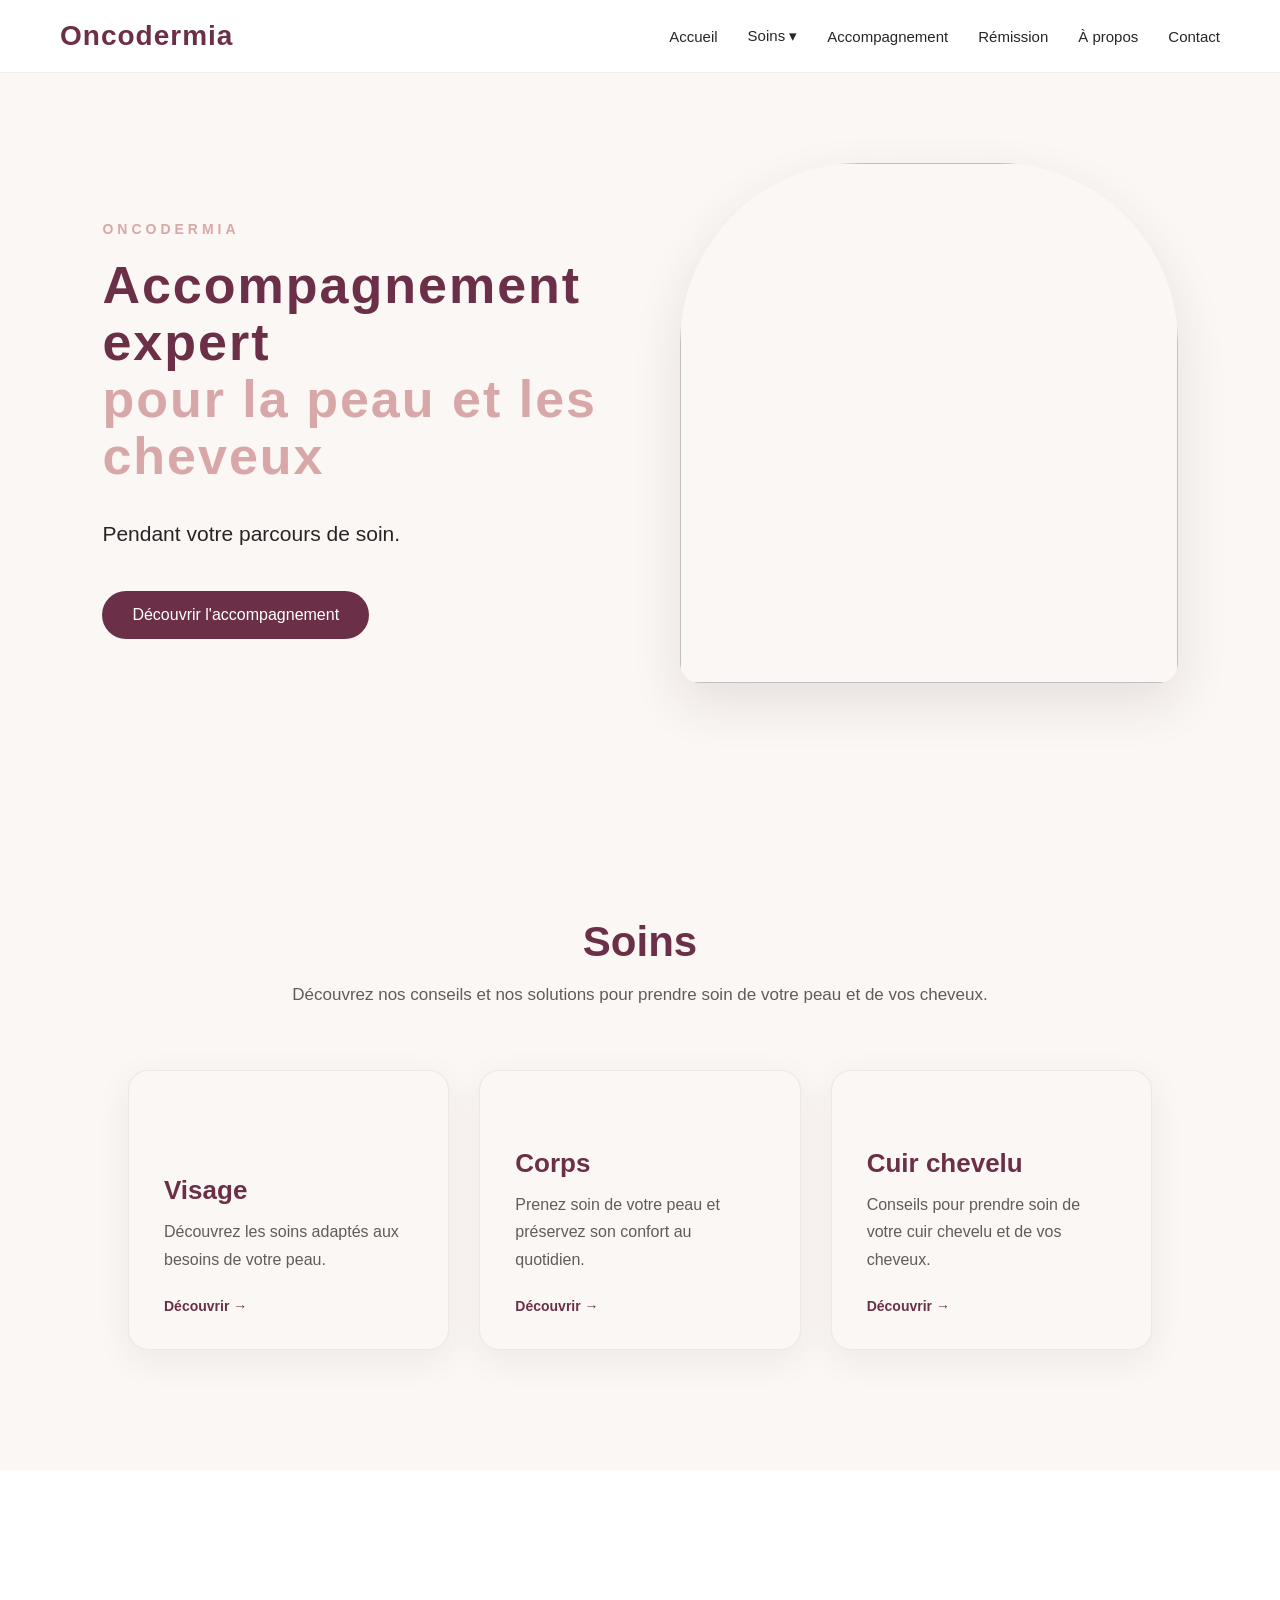
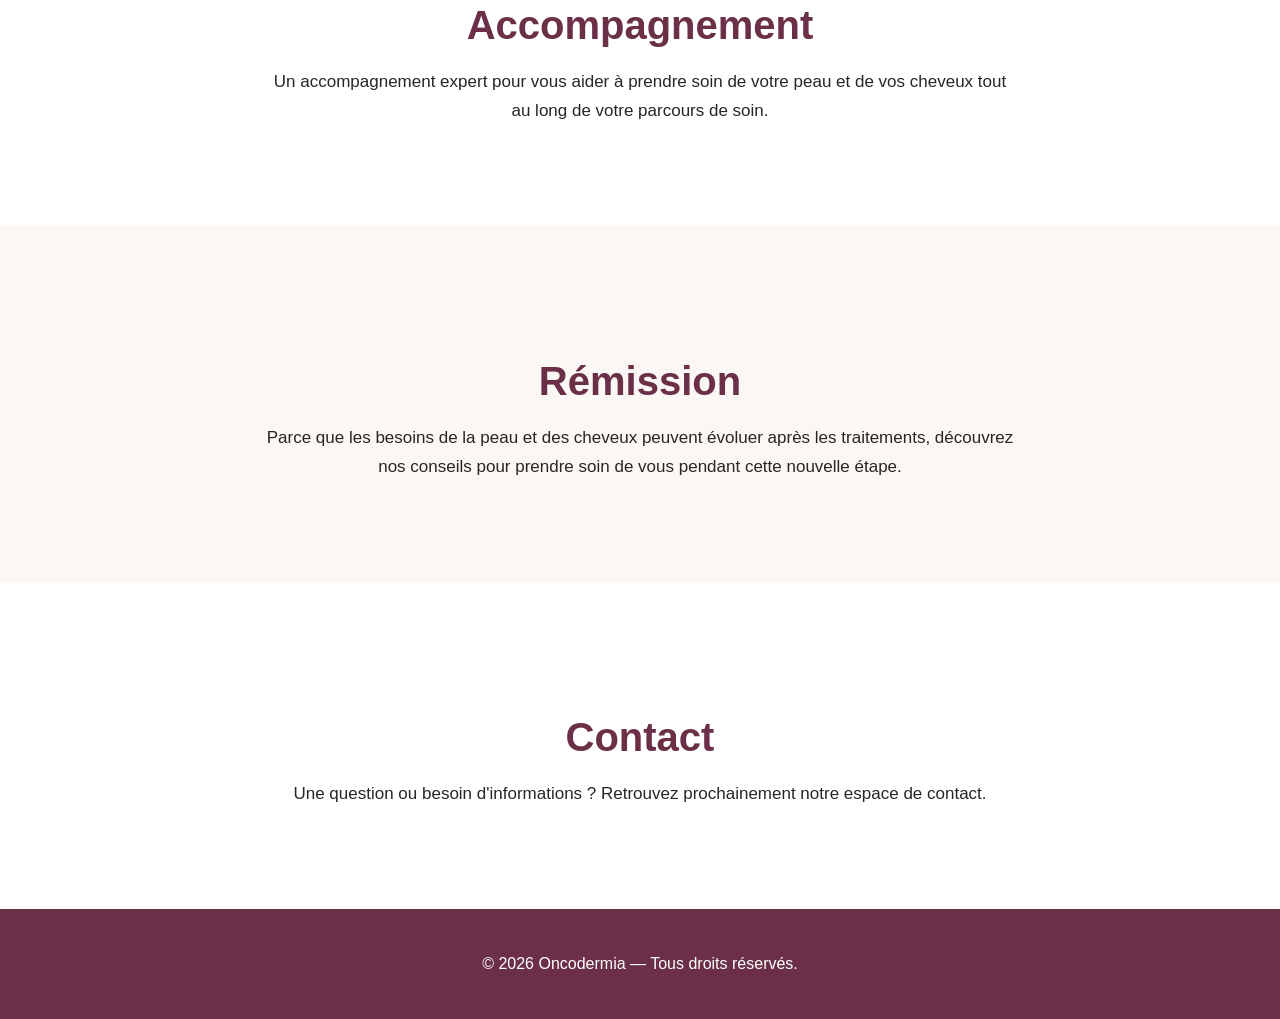
==== commit 64773c48: "Add files via upload" ====
--- a/index.html
+++ b/index.html
@@ -117,7 +117,7 @@
             <div class="hero-image">
 
                 <img 
-                    src="Images/femme-oncodermia.webp"
+                    src="images/femme-oncodermia.webp
                     alt="Femme souriante portant un ruban rose"
                 >
 
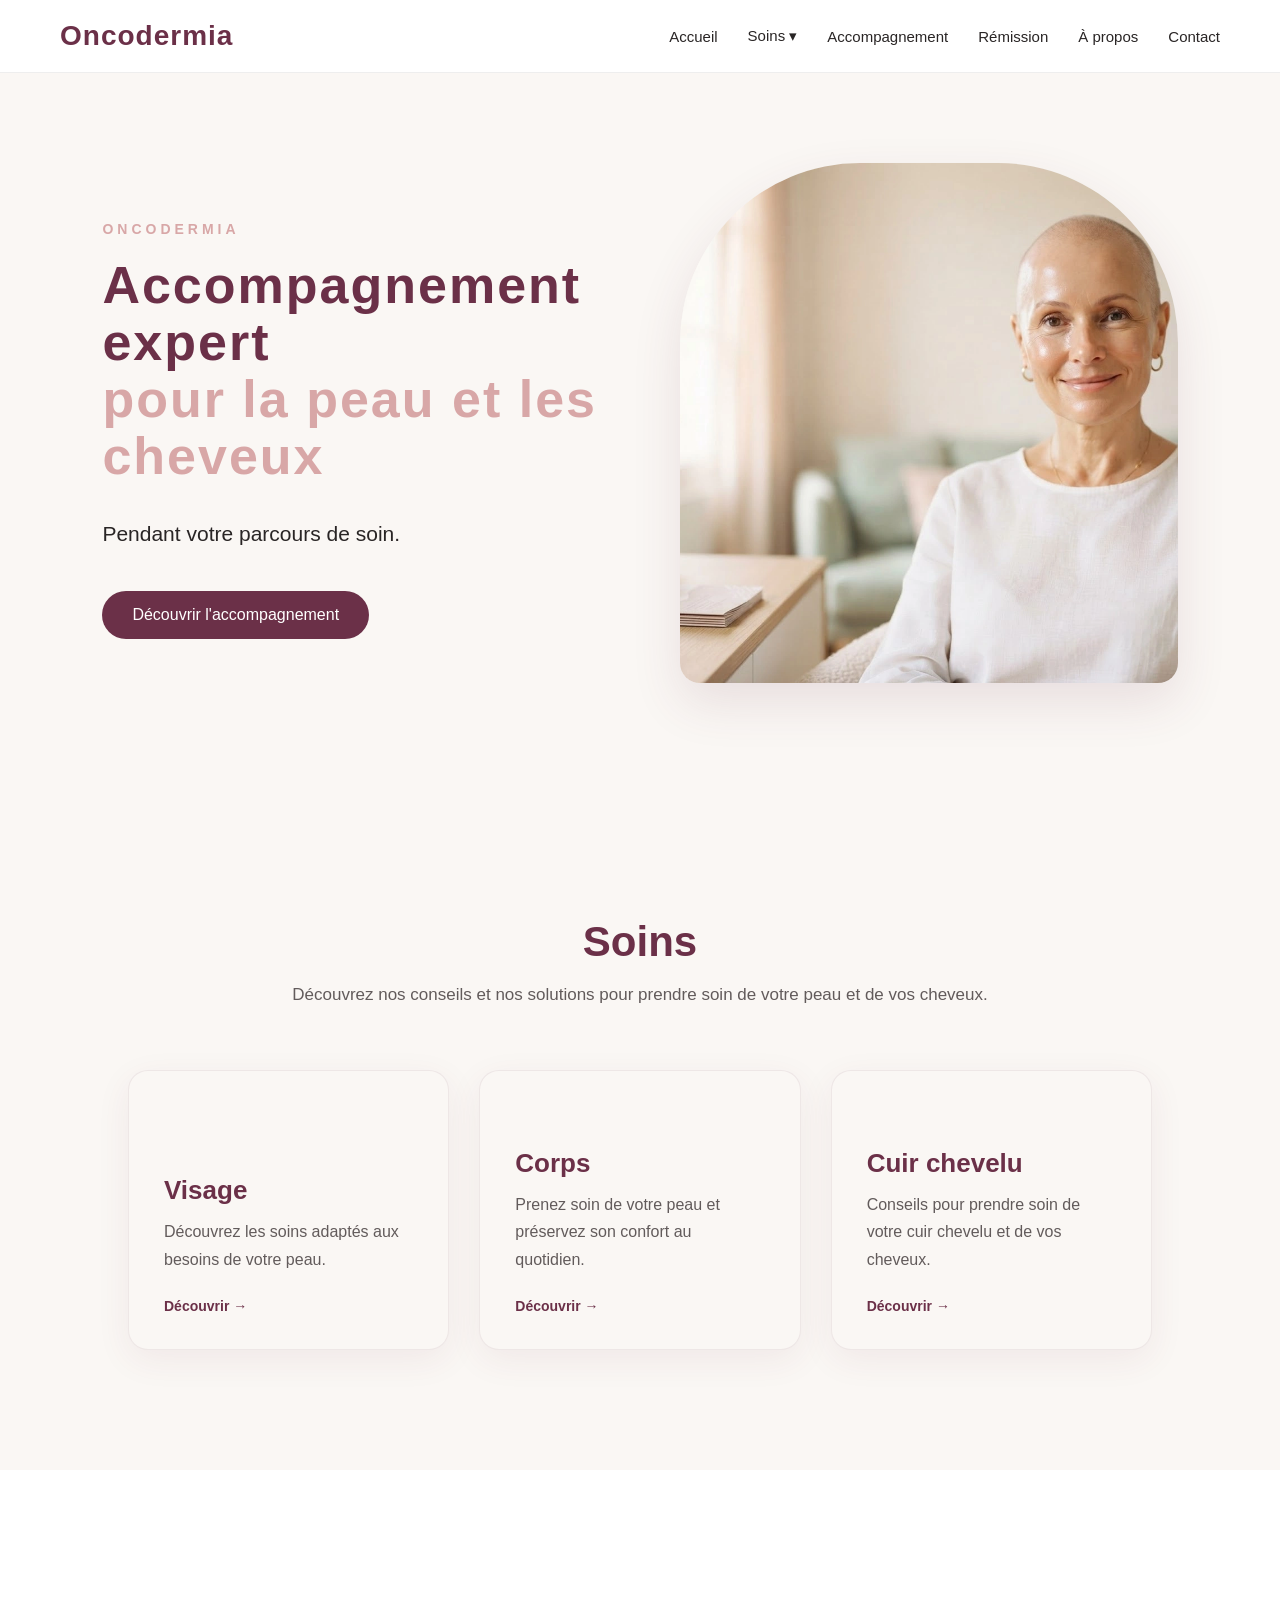
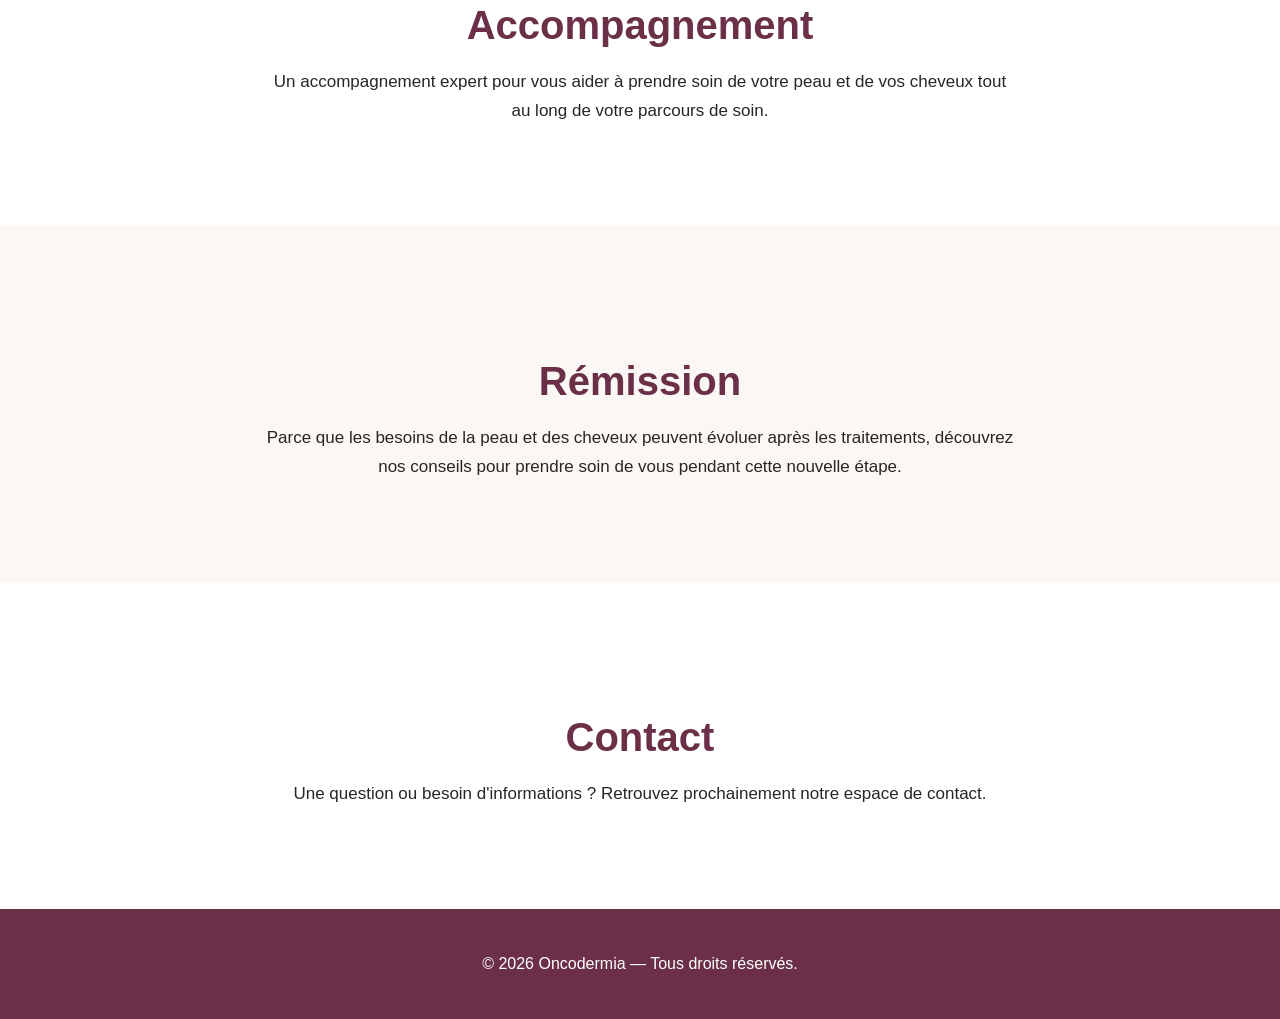
==== commit 6d20b373: "Add files via upload" ====
--- a/index.html
+++ b/index.html
@@ -117,7 +117,7 @@
             <div class="hero-image">
 
                 <img 
-                    src="images/femme-oncodermia.webp
+                    src="images/femme-oncodermia.webp"
                     alt="Femme souriante portant un ruban rose"
                 >
 
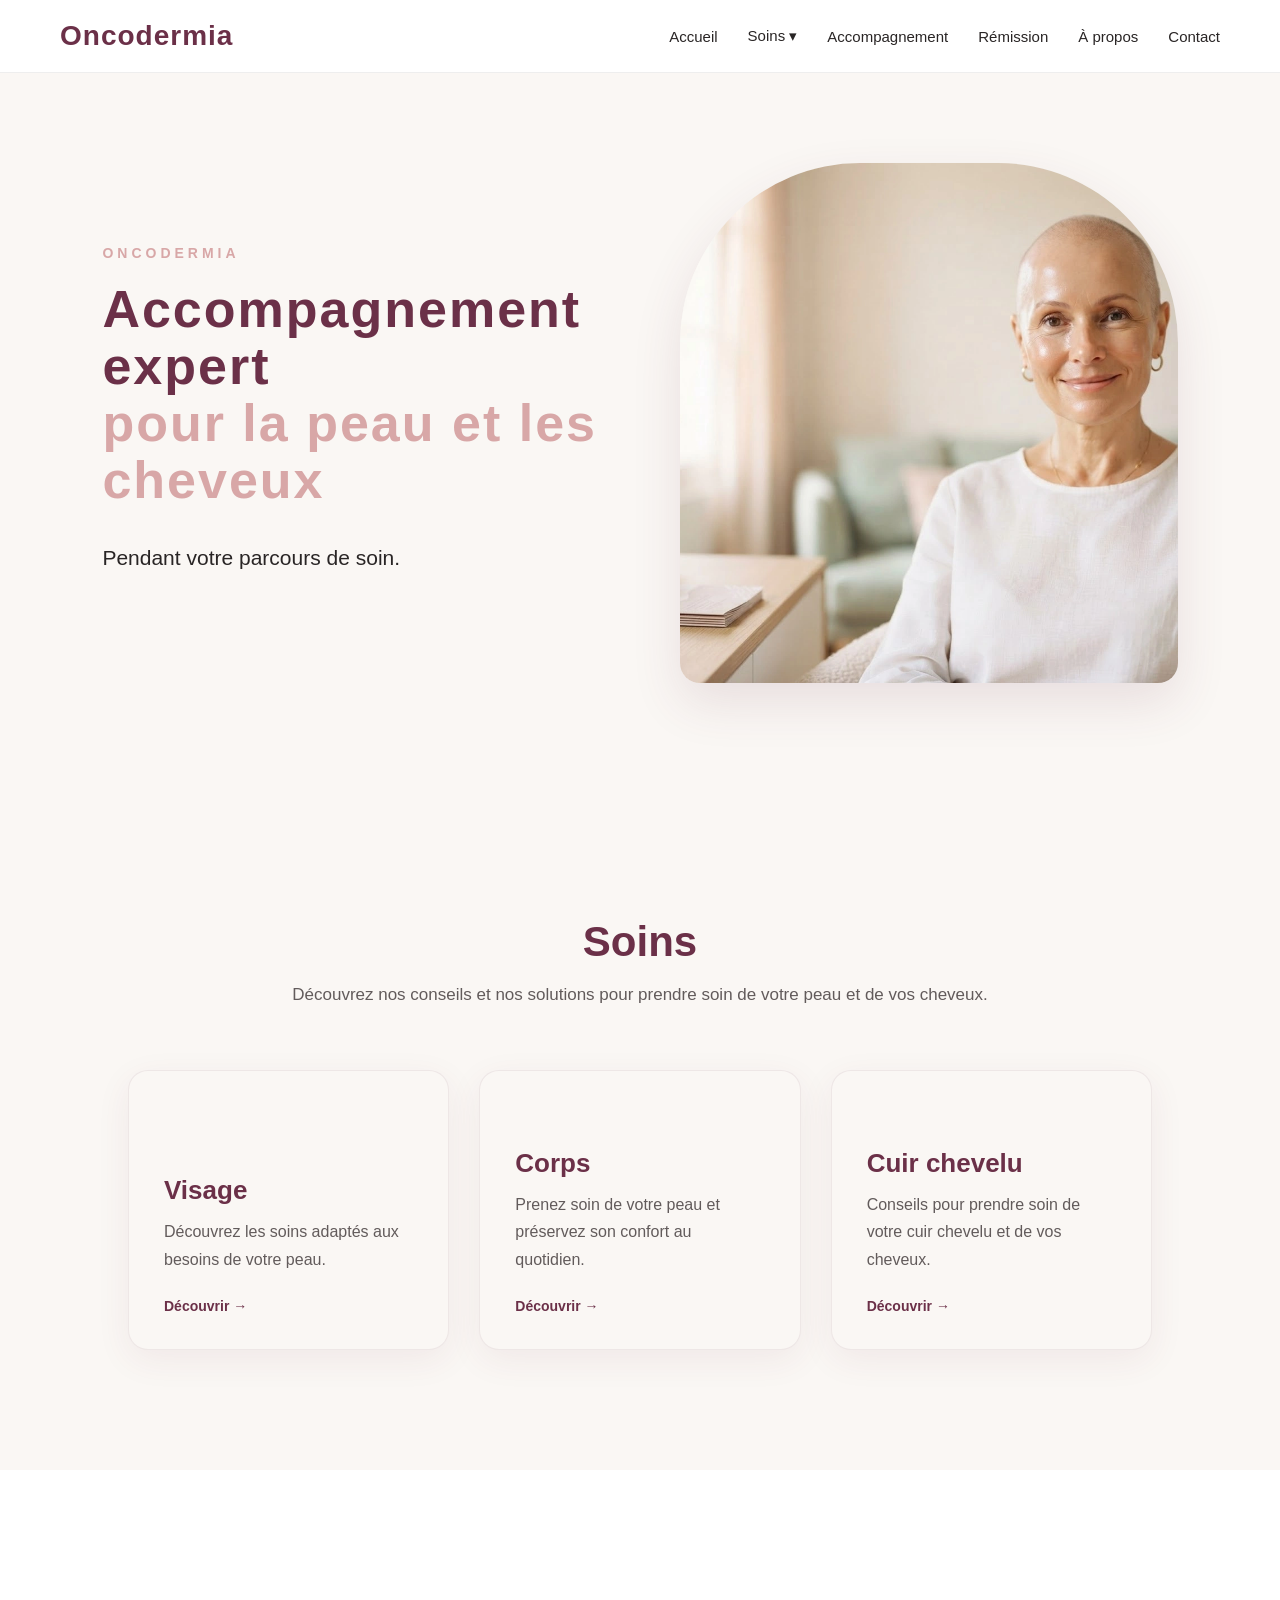
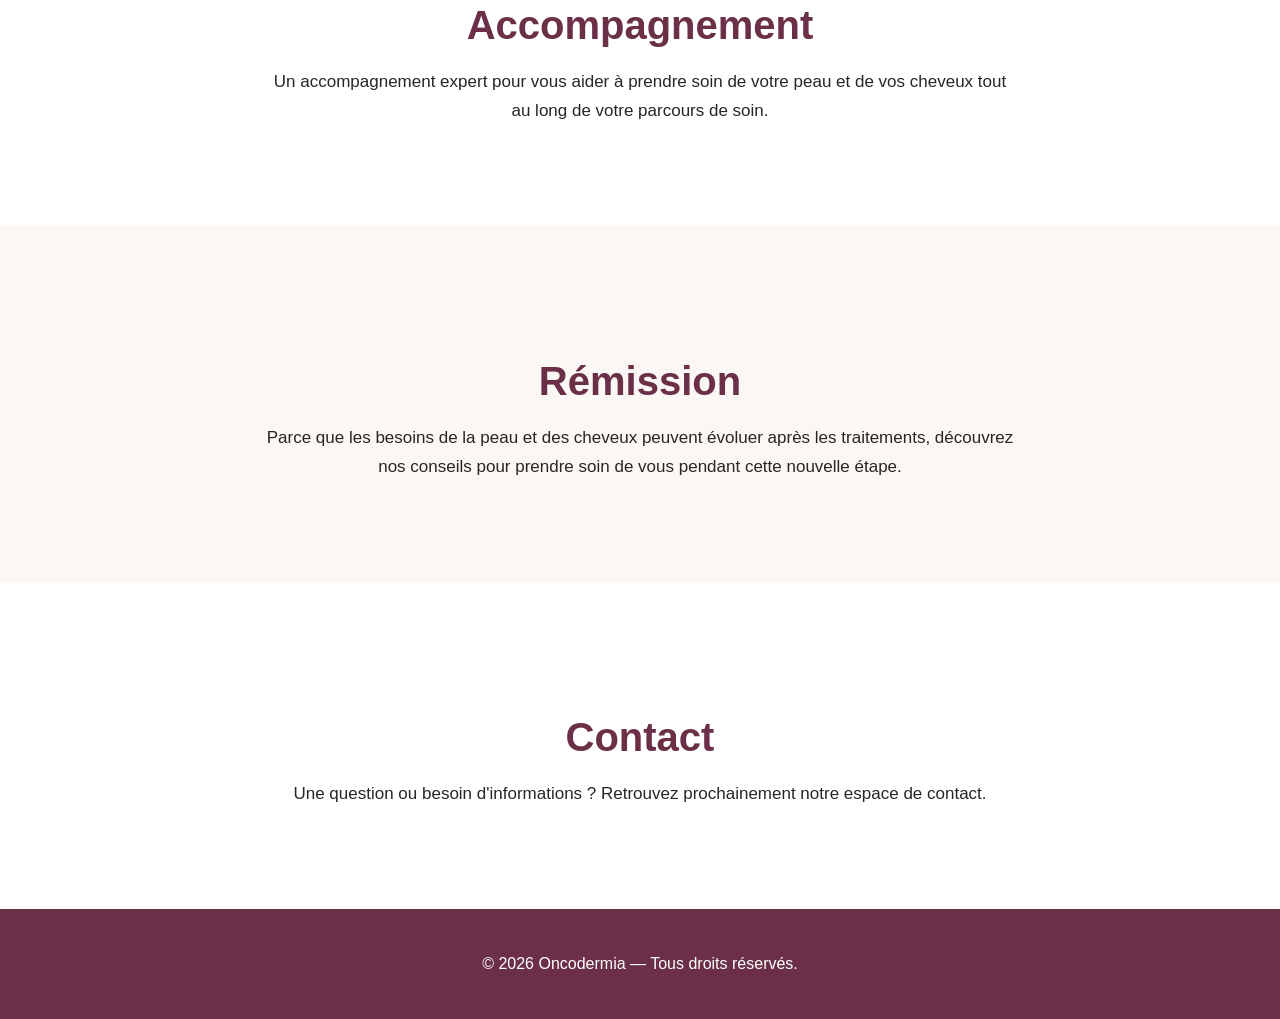
==== commit ccedf7ab: "Add files via upload" ====
--- a/index.html
+++ b/index.html
@@ -107,14 +107,10 @@
                     Pendant votre parcours de soin.
                 </p>
 
-                <a href="accompagnement.html" class="bouton">
-    Découvrir l'accompagnement
-</a>
-
             </div>
 
 
-            <div class="hero-image">
+            <div class="hero-images">
 
                 <img 
                     src="images/femme-oncodermia.webp"
--- a/style.css
+++ b/style.css
@@ -399,7 +399,7 @@
     margin: 0 0 40px;
 }
 /* =========================
-   HERO AVEC IMAGE
+   HERO AVEC images
 ========================= */
 
 .hero {
@@ -428,7 +428,7 @@
 }
 
 
-.hero-image {
+.hero-images {
     flex: 1;
 
     max-width: 600px;
@@ -437,7 +437,7 @@
 }
 
 
-.hero-image img {
+.hero-images img {
     width: 100%;
 
     height: 520px;
@@ -1081,7 +1081,7 @@
 }
 
 
-.image-produit {
+.images-produit {
     height: 220px;
 
     background-color: #f5efeb;
@@ -1132,7 +1132,7 @@
     text-decoration: none;
 }
 /* =========================
-   CORRECTION IMAGES PRODUITS
+   CORRECTION images PRODUITS
 ========================= */
 
 .grille-produits {
@@ -1155,7 +1155,7 @@
     box-shadow: 0 8px 25px rgba(107, 48, 72, 0.06);
 }
 
-.image-produit {
+.images-produit {
     width: 100%;
     height: 260px;
 
@@ -1170,7 +1170,7 @@
     overflow: hidden;
 }
 
-.image-produit img {
+.images-produit img {
     display: block;
 
     width: 100%;
@@ -1272,10 +1272,10 @@
     justify-self: center;
 }
 /* =========================
-   IMAGE PRODUIT LARGE
+   images PRODUIT LARGE
 ========================= */
 
-.image-produit img.image-produit-large {
+.images-produit img.images-produit-large {
     transform: scale(0.95);
 }
 
@@ -1418,6 +1418,7 @@
         width: 100%;
         max-width: 100%;
         overflow-x: hidden;
+    }
     /* =========================
        ACCOMPAGNEMENT
     ========================= */
@@ -1761,6 +1762,7 @@
 .rappel-accompagnement strong {
     color: var(--prune);
 }
+@media (max-width: 768px) {
 
     /* =========================
        HEADER + MENU MOBILE
@@ -1934,25 +1936,15 @@
 
     /* PHOTO ACCUEIL */
 
-    .hero-image {
-        display: block;
-
-        width: 100%;
-        max-width: 320px;
-
-        margin: 40px auto 0;
-    }
-
-    .hero-image img {
-        width: 100%;
-        height: 380px;
-
-        object-fit: cover;
-        object-position: center;
-
-        border-radius: 150px 150px 20px 20px;
-    }
-
+.hero-images img {
+    width: 100%;
+    height: 430px !important;
+
+    object-fit: cover;
+    object-position: 70% center;
+
+    border-radius: 150px 150px 20px 20px;
+}
 
     /* =========================
        ACCUEIL - SOINS
@@ -2119,7 +2111,7 @@
         justify-self: stretch;
     }
 
-    .image-produit {
+    .images-produit {
         height: 260px;
     }
 
@@ -3559,4 +3551,344 @@
         font-size: 28px;
     }
 
+}
+/* ==================================================
+   TAILLE DES IMAGES PRODUITS - ARTICLES
+================================================== */
+
+.article .image-produit {
+    height: 210px;
+    padding: 20px;
+}
+
+.article .image-produit img {
+    width: 100%;
+    height: 100%;
+
+    max-width: 190px;
+    max-height: 190px;
+
+    object-fit: contain;
+
+    transform: none;
+}
+
+.article .image-produit img.image-produit-large {
+    transform: none;
+}
+
+.article .infos-produit {
+    padding: 22px;
+}
+/* ==================================================
+   HERO ACCUEIL - PHOTO DANS LE CADRE
+================================================== */
+
+#accueil .hero-image {
+    flex: 0 0 auto;
+
+    width: 100%;
+    max-width: 520px;
+
+    padding: 10px;
+
+    background-color: #ffffff;
+
+    border-radius: 190px 190px 24px 24px;
+
+    box-shadow: 0 20px 50px rgba(107, 48, 72, 0.10);
+}
+
+
+#accueil .hero-image img {
+    display: block;
+
+    width: 100%;
+    height: 500px;
+
+    object-fit: cover;
+
+    border-radius: 180px 180px 18px 18px;
+
+    box-shadow: none;
+}
+
+
+/* MOBILE */
+
+@media (max-width: 900px) {
+
+    #accueil .hero-image {
+        max-width: 430px;
+
+        margin: 20px auto 0;
+    }
+
+    #accueil .hero-image img {
+        height: 430px;
+    }
+
+}
+/* ==================================================
+   CORRECTION IMAGE HERO ACCUEIL
+================================================== */
+
+.hero-image {
+    flex: 1;
+    max-width: 600px;
+
+    margin-left: auto;
+    margin-right: auto;
+
+    position: relative;
+}
+
+
+.hero-image img {
+    width: 100%;
+    height: 520px;
+
+    object-fit: cover;
+    object-position: center;
+
+    border-radius: 180px 180px 20px 20px !important;
+
+    display: block;
+
+    box-shadow: 0 20px 50px rgba(107, 48, 72, 0.12);
+}
+
+
+/* MOBILE */
+
+@media (max-width: 768px) {
+
+    .hero-image {
+        width: 100%;
+        max-width: 320px !important;
+        height: 430px !important;
+        margin: 40px auto 20px !important;
+        overflow: hidden;
+
+        border-radius: 150px 150px 20px 20px !important;
+    }
+
+    .hero-image img {
+        width: 100% !important;
+        height: 100% !important;
+        object-fit: cover;
+        object-position: 72% center;
+    }
+}
+.bouton-haut {
+    position: fixed;
+    right: 25px;
+    bottom: 25px;
+
+    width: 48px;
+    height: 48px;
+
+    display: flex;
+    align-items: center;
+    justify-content: center;
+
+    background-color: var(--prune);
+    color: white;
+
+    border-radius: 50%;
+    text-decoration: none;
+
+    font-size: 24px;
+    font-weight: bold;
+
+    box-shadow: 0 8px 20px rgba(107, 48, 72, 0.2);
+
+    z-index: 9999;
+
+    transition: 0.3s ease;
+}
+
+.bouton-haut:hover {
+    background-color: var(--rose-nude);
+    color: var(--prune);
+    transform: translateY(-3px);
+}
+
+@media (max-width: 768px) {
+    .bouton-haut {
+        position: fixed !important;
+
+        right: 18px !important;
+        bottom: 70px !important;
+
+        width: 46px;
+        height: 46px;
+
+        display: flex !important;
+        align-items: center;
+        justify-content: center;
+
+        z-index: 99999 !important;
+    }
+}
+/* ==================================================
+   ARTICLE - IMAGES & MISE EN PAGE
+================================================== */
+
+.image-article-principale {
+    max-width: 900px;
+    margin: 0 auto 60px;
+    text-align: center;
+}
+
+.image-article-principale img {
+    width: 100%;
+    height: auto;
+    display: block;
+
+    border-radius: 20px;
+
+    box-shadow: 0 10px 35px rgba(107, 48, 72, 0.08);
+}
+
+.legende-image {
+    margin-top: 12px !important;
+
+    color: #776f6f !important;
+
+    font-size: 13px !important;
+    text-align: center;
+}
+
+
+/* TEXTE + IMAGE CÔTE À CÔTE */
+
+.article-image-texte {
+    display: grid;
+
+    grid-template-columns: 1.4fr 0.6fr;
+
+    gap: 45px;
+
+    align-items: center;
+
+    margin-top: 30px;
+}
+
+.article-image-texte-contenu {
+    min-width: 0;
+}
+
+.article-image-texte-media img {
+    width: 100%;
+    height: auto;
+
+    display: block;
+
+    border-radius: 16px;
+
+    box-shadow: 0 8px 25px rgba(107, 48, 72, 0.08);
+}
+/* ==================================================
+   ARTICLE - MOBILE
+================================================== */
+
+@media (max-width: 768px) {
+
+    .article-contenu {
+        padding: 20px 20px 25px;
+    }
+
+    .article-contenu h2 {
+        font-size: 28px;
+        line-height: 1.25;
+        margin-bottom: 22px;
+    }
+
+    .article-contenu h3 {
+        font-size: 23px;
+        line-height: 1.3;
+    }
+
+    .article-contenu p,
+    .article-contenu li {
+        font-size: 16px;
+        line-height: 1.7;
+    }
+
+
+    /* IMAGE PRINCIPALE */
+
+    .image-article-principale {
+        margin: 0 auto 0px;
+    }
+
+    .image-article-principale img {
+        width: 100%;
+        height: auto;
+        border-radius: 14px;
+    }
+
+    .legende-image {
+        margin-top: 8px !important;
+        margin-bottom: 0 !important;
+        font-size: 12px !important;
+    }
+
+
+    /* TEXTE + PETITES IMAGES */
+
+    .article-image-texte {
+        display: block;
+        margin-top: 20px;
+    }
+
+    .article-image-texte-contenu {
+        width: 100%;
+    }
+
+    .article-image-texte-media {
+        width: 230px;
+        max-width: 230px;
+
+        margin: 25px auto 0;
+    }
+
+    .article-image-texte-media img {
+        display: block;
+
+        width: 230px;
+        height: 190px;
+
+        object-fit: cover;
+
+        border-radius: 14px;
+    }
+
+
+    /* ENCADRÉS */
+
+    .encadre-information,
+    .encadre-conseil {
+        margin-top: 25px;
+        padding: 22px 20px;
+    }
+
+
+    /* MOT DE FIN */
+
+    .mot-fin-oncodermia {
+        margin-top: 5px;
+        padding: 32px 22px;
+    }
+
+    .mot-fin-oncodermia h2 {
+        font-size: 25px;
+        line-height: 1.25;
+    }
+
+    .texte-mot-fin {
+        font-size: 16px !important;
+        line-height: 1.7;
+    }
 }
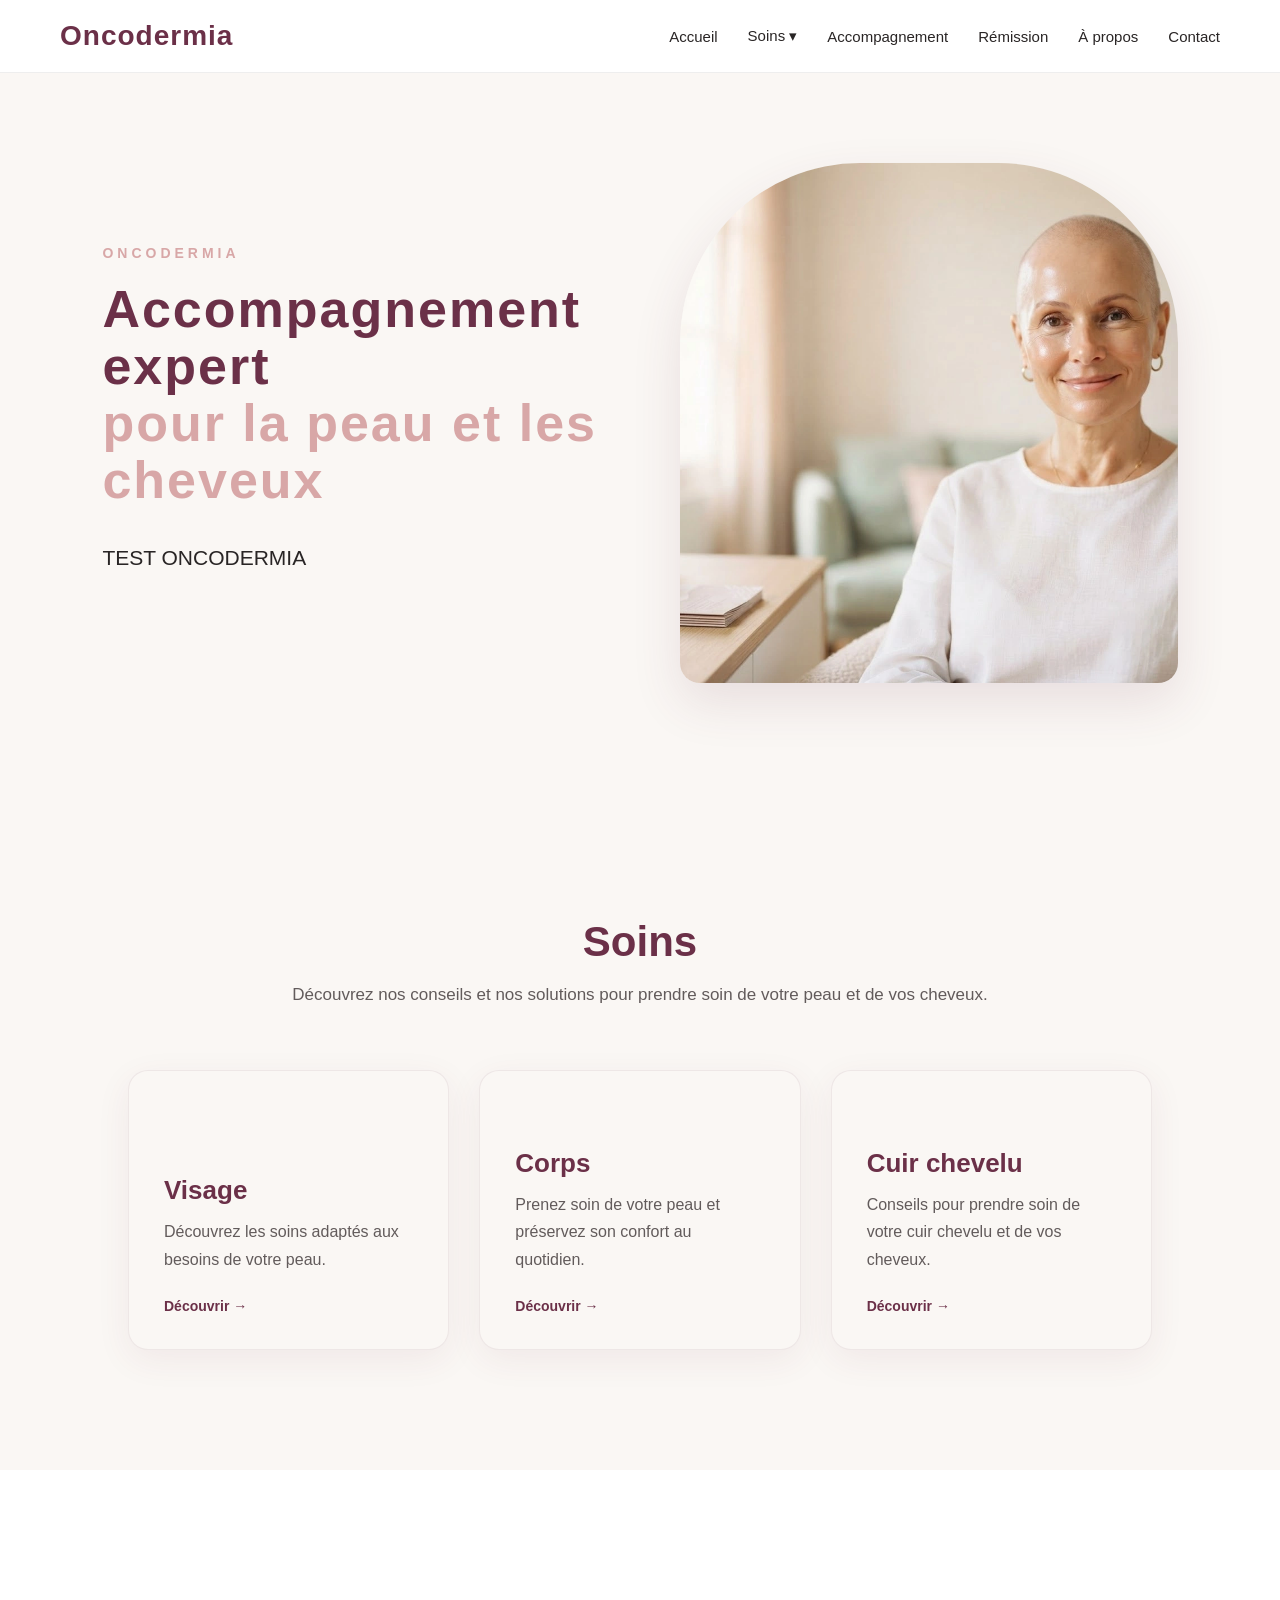
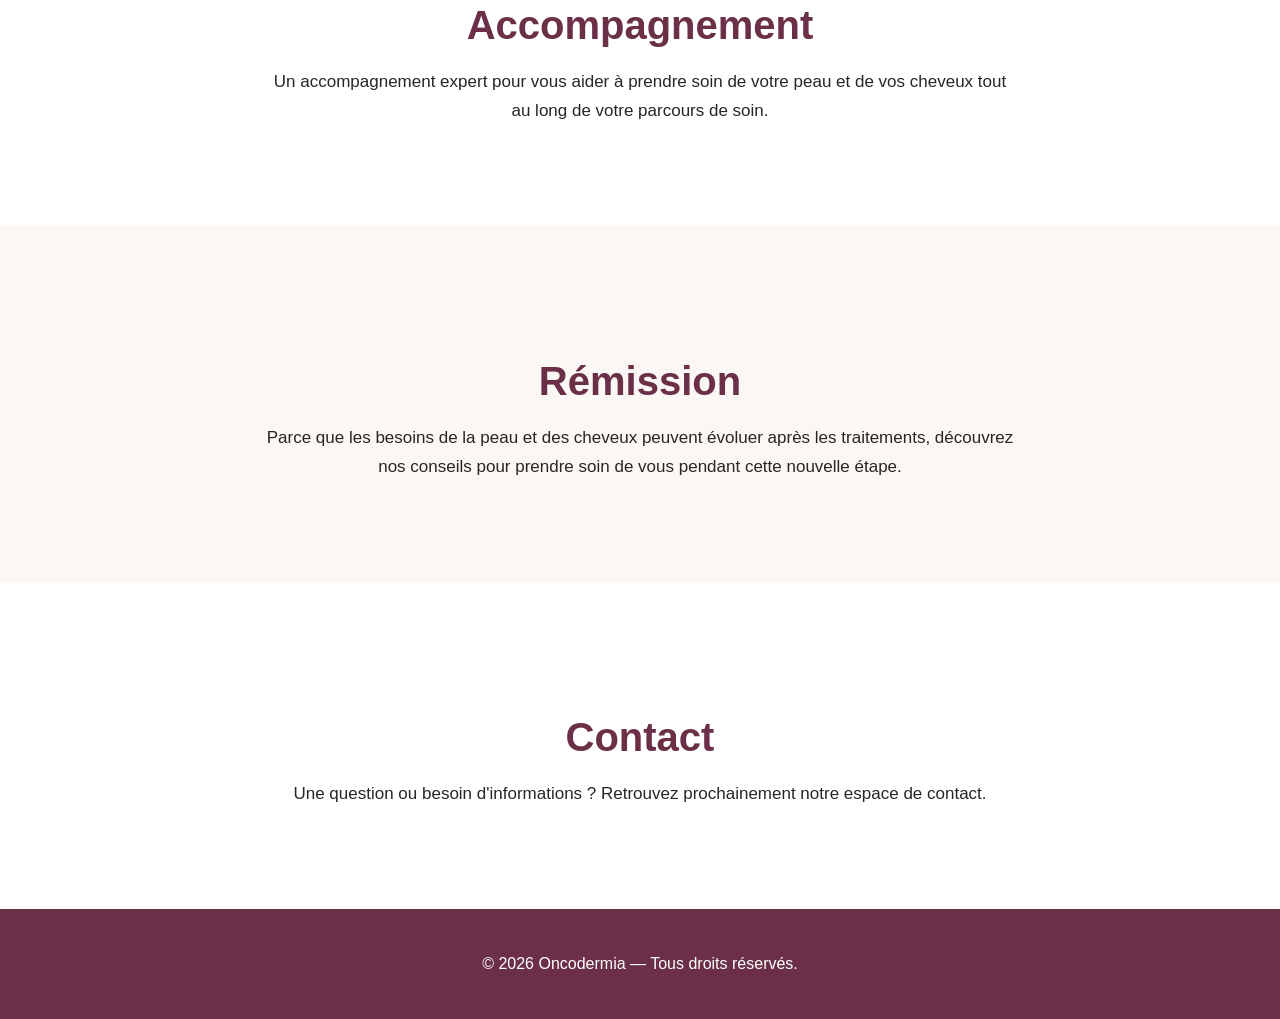
==== commit aa6ec4d1: "Add files via upload" ====
--- a/index.html
+++ b/index.html
@@ -103,9 +103,9 @@
                     <span>pour la peau et les cheveux</span>
                 </h1>
 
-                <p class="accroche">
-                    Pendant votre parcours de soin.
-                </p>
+               <p class="accroche">
+    TEST ONCODERMIA
+</p>
 
             </div>
 
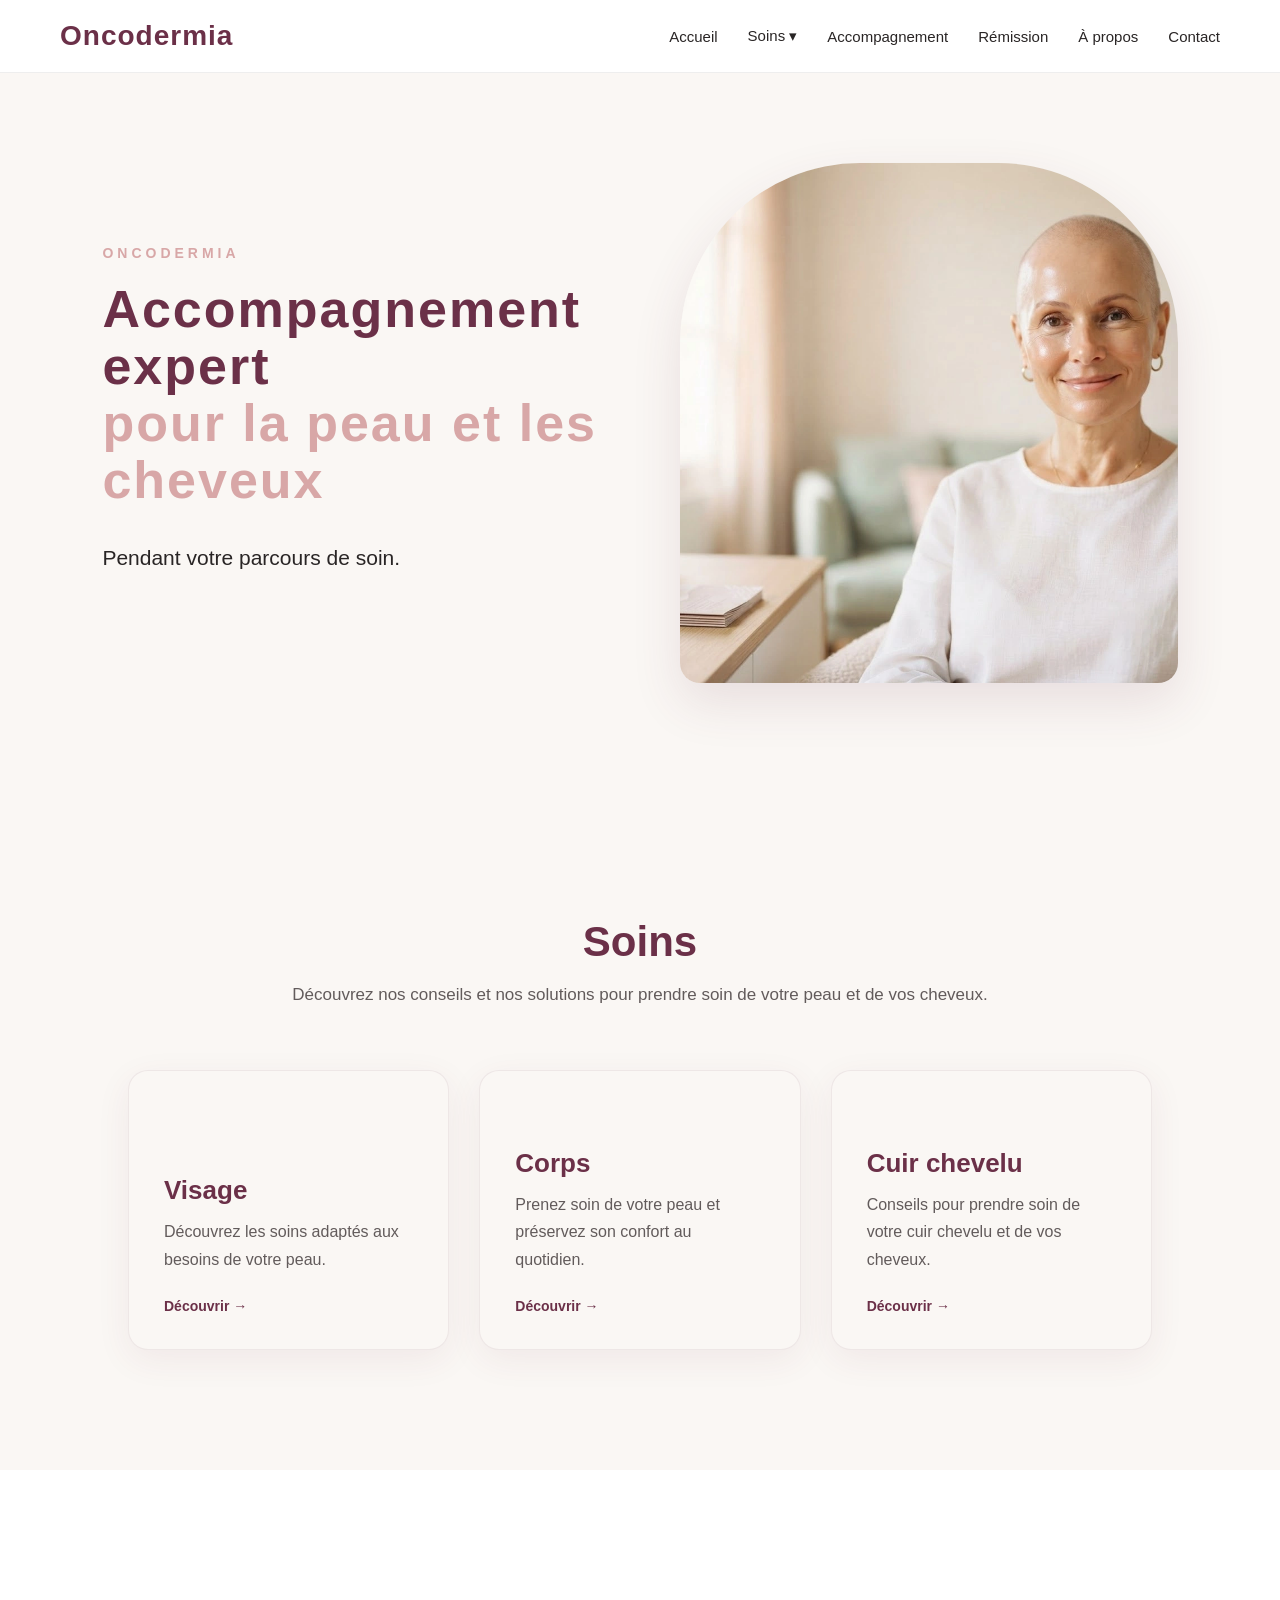
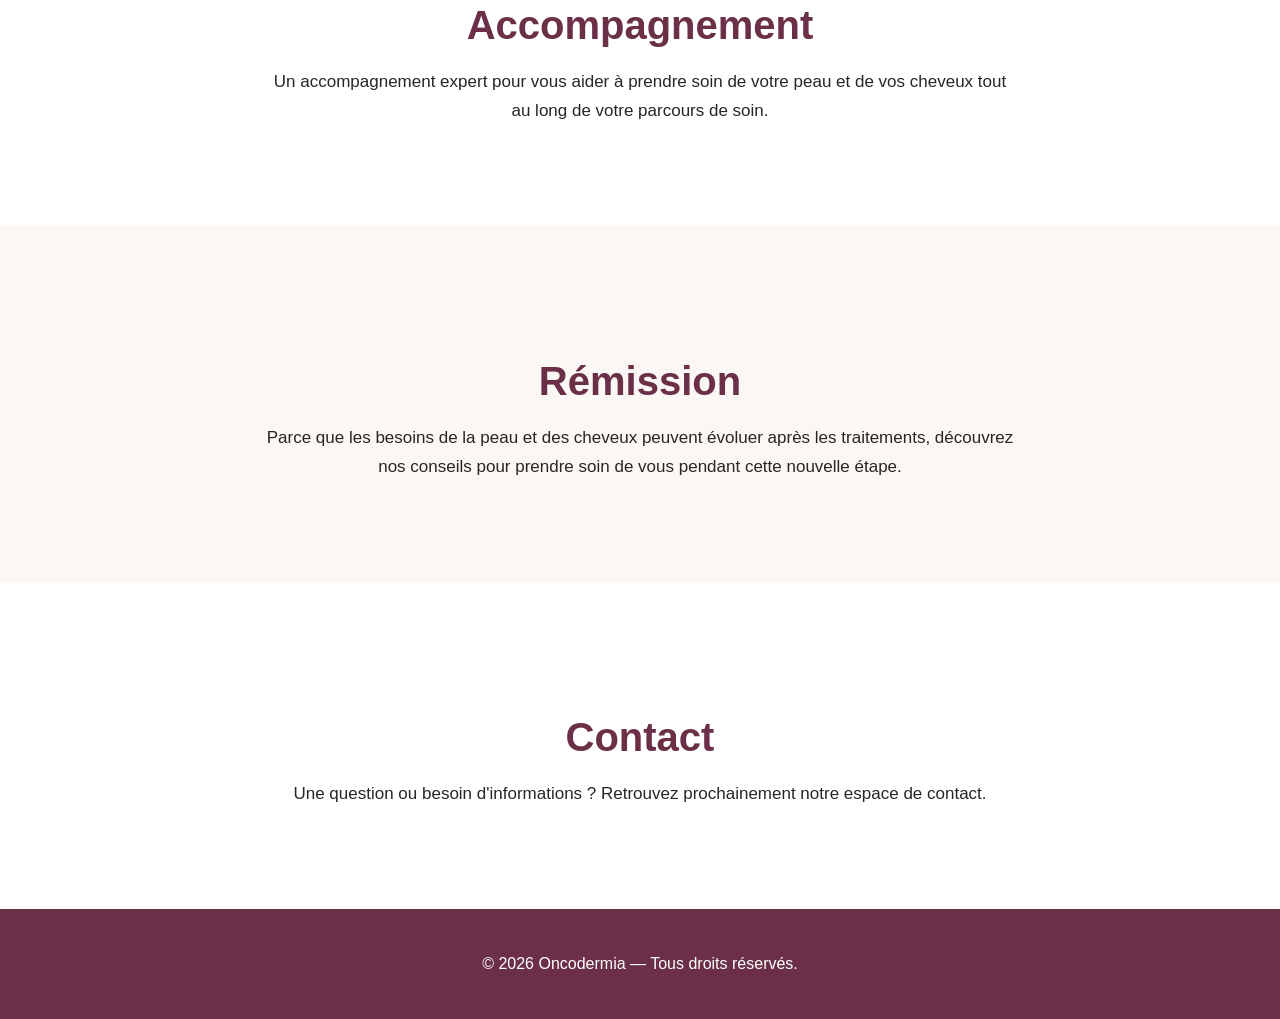
==== commit 92c86b58: "Add files via upload" ====
--- a/index.html
+++ b/index.html
@@ -103,9 +103,9 @@
                     <span>pour la peau et les cheveux</span>
                 </h1>
 
-               <p class="accroche">
-    TEST ONCODERMIA
-</p>
+                <p class="accroche">
+                    Pendant votre parcours de soin.
+                </p>
 
             </div>
 
